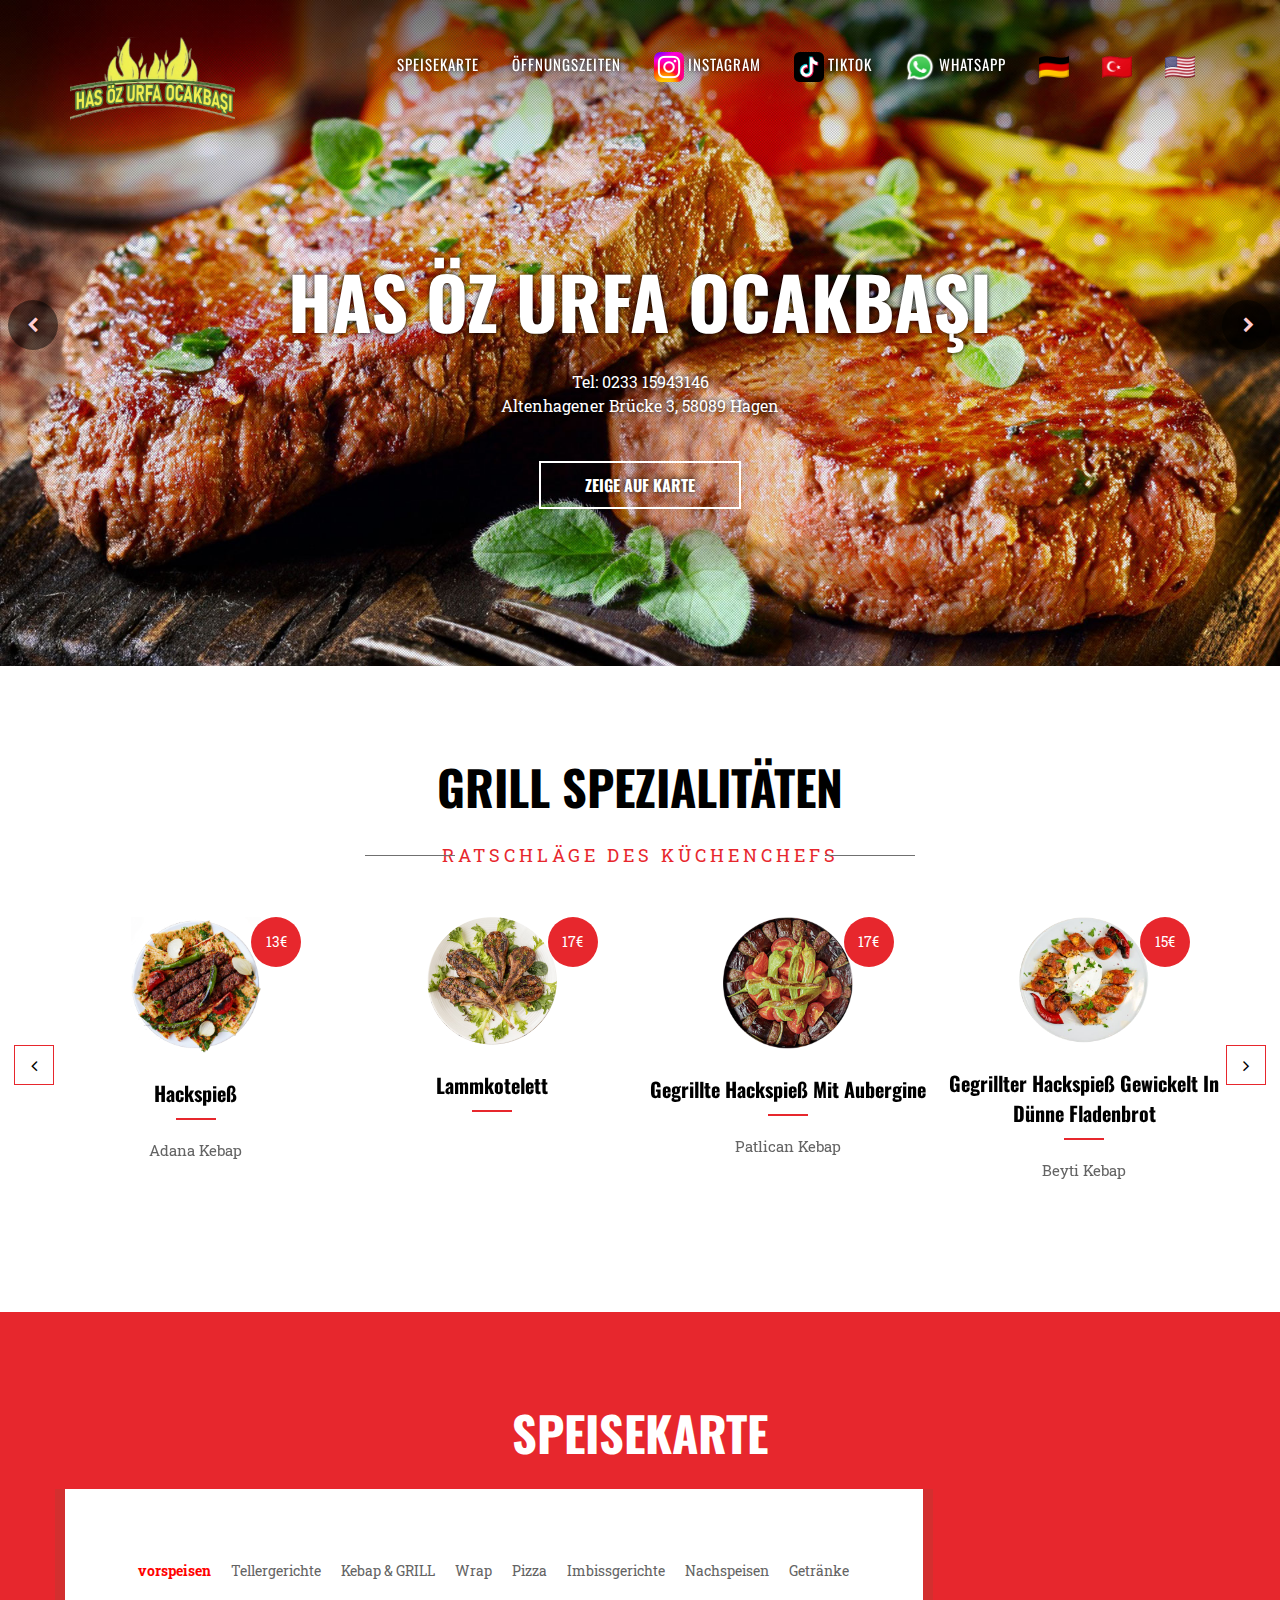
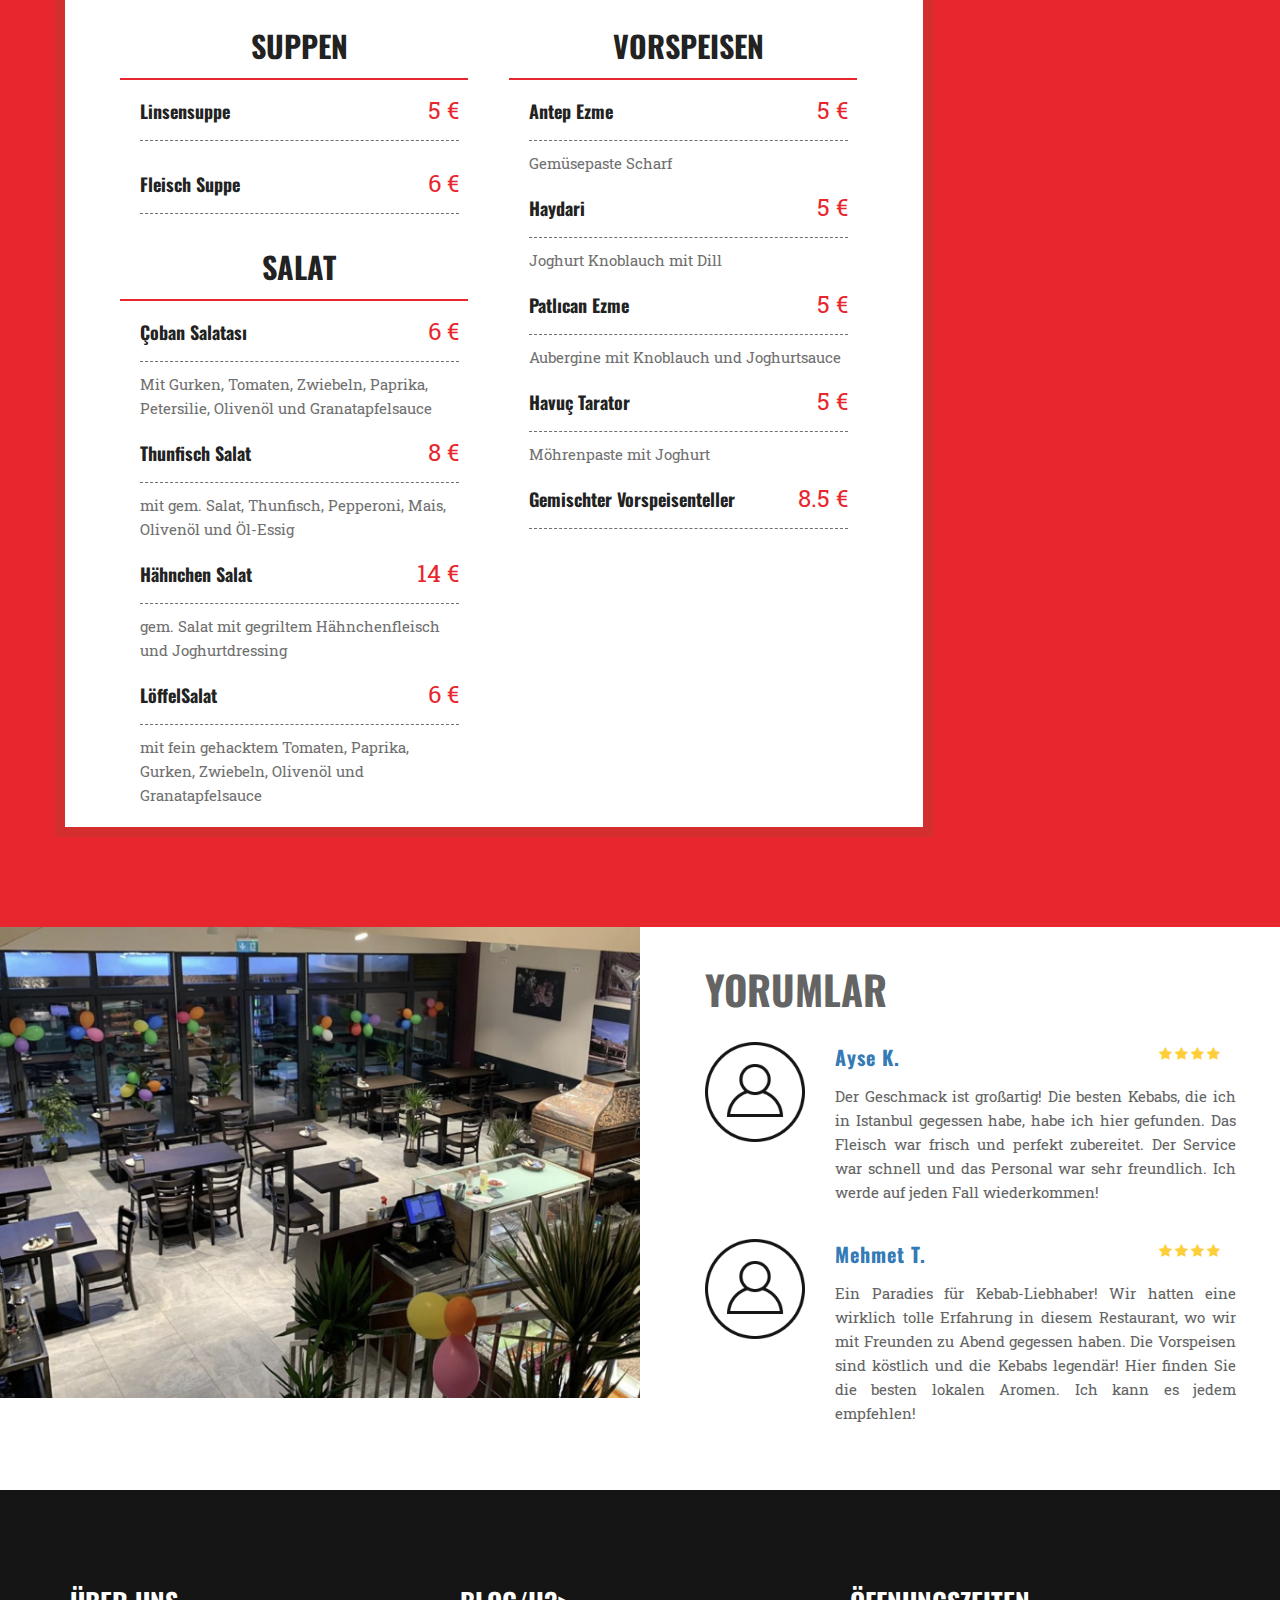
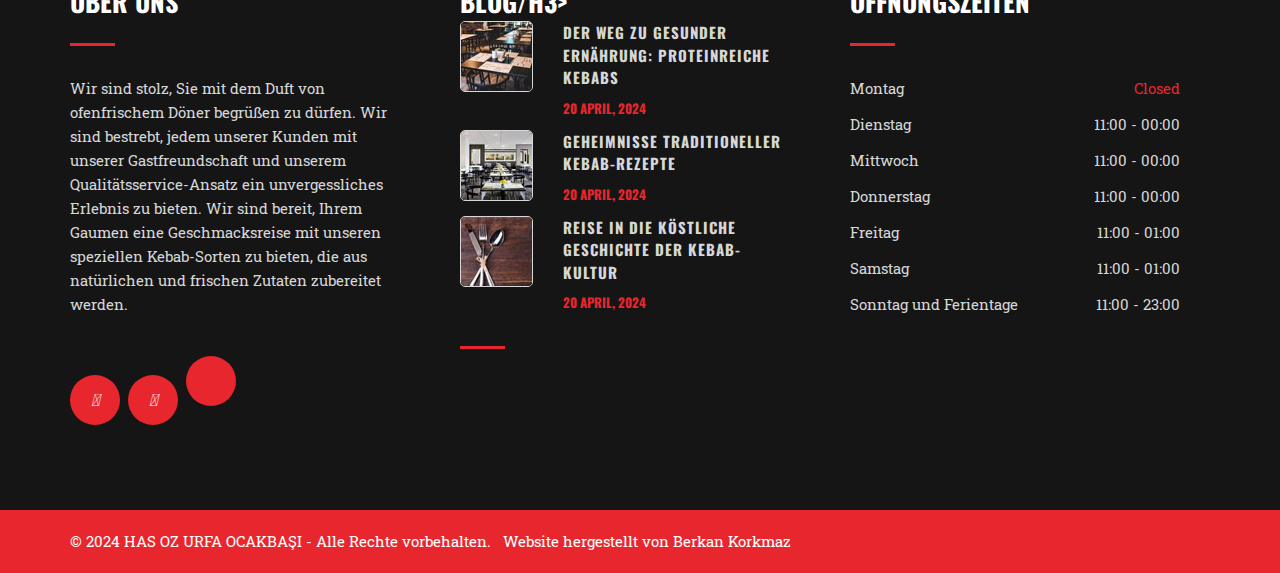
==== index.html @ fd93112e "first commit" ====
<!doctype html>
<html class="no-js" lang="">
    <head>
        <meta charset="utf-8">
        <meta http-equiv="x-ua-compatible" content="ie=edge">
        <title>HAS ÖZ URFA OCAKBASI</title>
        <meta name="description" content="">
        <meta name="viewport" content="width=device-width, initial-scale=1">

        <!-- Favicon -->
        <link rel="shortcut icon" type="image/x-icon" href="img/favicon.ico">

        <!-- Normalize CSS --> 
        <link rel="stylesheet" href="css/normalize.css">

        <!-- Main CSS -->         
        <link rel="stylesheet" href="css/main.css">

        <!-- Bootstrap CSS --> 
        <link rel="stylesheet" href="css/bootstrap.min.css">

        <!-- Animate CSS --> 
        <link rel="stylesheet" href="css/animate.min.css">

        <!-- Font-awesome CSS-->
        <link rel="stylesheet" href="css/font-awesome.min.css">
        
        <!-- Owl Caousel CSS -->
        <link rel="stylesheet" href="vendor/OwlCarousel/owl.carousel.min.css">
        <link rel="stylesheet" href="vendor/OwlCarousel/owl.theme.default.min.css">
        
        <!-- Main Menu CSS -->      
        <link rel="stylesheet" href="css/meanmenu.min.css">

        <!-- nivo slider CSS -->
        <link rel="stylesheet" href="vendor/slider/css/nivo-slider.css" type="text/css" />
        <link rel="stylesheet" href="vendor/slider/css/preview.css" type="text/css" media="screen" />

        <!-- Datetime Picker Style CSS -->
        <link rel="stylesheet" href="css/jquery.datetimepicker.css">

        <!-- Switch Style CSS -->
        <link rel="stylesheet" href="css/switch-style.css">

        <!-- Custom CSS -->
        <link rel="stylesheet" href="style.css">
        <link rel="stylesheet" href="https://cdnjs.cloudflare.com/ajax/libs/font-awesome/5.15.3/css/all.min.css" integrity="sha512-iBBXm8fW90+nuLcSKlbmrPcLa0OT92xO1BIsZ+ywDWZCvqsWgccV3gFoRBv0z+8dLJgyAHIhR35VZc2oM/gI1w==" crossorigin="anonymous" />


        <!-- Modernizr Js -->
        <script src="js/modernizr-2.8.3.min.js"></script>

    </head>
    <body>
        <!--[if lt IE 8]>
            <p class="browserupgrade">You are using an <strong>outdated</strong> browser. Please <a href="http://browsehappy.com/">upgrade your browser</a> to improve your experience.</p>
        <![endif]-->

        <!-- Add your site or application content here -->
        <div class="wrapper">
            <!-- Header Area Start Here -->
            <header>                
                <div class="header1-area">
                    <div class="header-bottom-area" id="sticker">
                        <div class="container">
                            <div class="row">                         
                                <div class="col-lg-2 col-md-2 col-sm-2 col-xs-12">
                                    <div class="logo-area">
                                        <a href="/"><img class="img-responsive" src="img/logo.png" alt="logo"></a>
                                    </div>
                                </div>  
                                <div class="col-lg-10 col-md-10 col-sm-10 col-xs-12">
                                    <div class="main-menu-area">
                                        <nav>
                                            <ul>
                                                <li><a href="#menu">SPEISEKARTE</a></li>
                                                <li><a href="#acilis"> ÖFFNUNGSZEITEN</a></li>
                                                <li>
                                                    <a aria-label="Instagram" href="https://www.instagram.com/" target="_blank">
                                                        <img alt="Instagram" src="img/instagram.png" /> INSTAGRAM
                                                    </a>
                                                </li>
                                                <li>
                                                    <a aria-label="TikTok" href="https://www.tiktok.com/discover/has-%C3%B6z-urfa-ocakba%C5%9F%C4%B1-Hagen" target="_blank">
                                                        <img alt="TikTok" src="img/tiktok.png" /> TIKTOK
                                                    </a>
                                                </li>
                                                <li>
                                                    <a aria-label="WhatsApp" href="https://api.whatsapp.com/send?phone=004915566986472" target="_blank">
                                                        <img alt="WhatsApp" src="img/whatsapp.png" /> WHATSAPP
                                                    </a>
                                                </li>
                                                <li>
                                                    <a href="#"><img src="img/flags/de.png"></a>
                                                </li>
                                                <li>
                                                    <a href="tr/index.html"><img src="img/flags/tr.png"></a>
                                                </li>
                                                <li>
                                                    <a href="en/index.html"><img src="img/flags/us.png"></a>
                                                </li>
                                            </ul>
                                        </nav>
                                    </div>
                                </div>   
                            </div>                          
                        </div> 
                    </div>
                </div>
                <!-- Mobile Menu Area Start -->
                <div class="mobile-menu-area">
                    <div class="container">
                        <div class="row">
                            <div class="col-md-12">
                                <div class="mobile-menu">
                                    <nav id="dropdown">
                                        <ul>
                                            <li><a href="#menu">SPEISEKARTE</a></li> 
                                            <li><a href="#acilis">ÖFFNUNGSZEITEN</a></li>
                                            <li>
                                                <a aria-label="TikTok" href="https://www.tiktok.com/discover/has-%C3%B6z-urfa-ocakba%C5%9F%C4%B1-Hagen" target="_blank">
                                                    <img alt="TikTok" src="img/tiktok.png" /> &nbsp; TIKTOK
                                                </a>
                                            </li>
                                            <li>
                                                <a aria-label="WhatsApp" href="https://api.whatsapp.com/send?phone=004915566986472" target="_blank">
                                                    <img alt="WhatsApp" src="img/whatsapp.png" /> &nbsp; WHATSAPP
                                                </a>
                                            </li>
                                            <li>
                                                <a href="#"><img src="img/flags/de.png"></a>
                                                <a href="tr/index.html"><img src="img/flags/tr.png"></a>
                                                <a href="en/index.html"><img src="img/flags/us.png"></a>
                                            </li>
                                        </ul>
                                    </nav>
                                </div>           
                            </div>
                        </div>
                    </div>
                </div>  
                <!-- Mobile Menu Area End -->
            </header>
            <!-- Header Area End Here -->
            <!-- Slider Area Start Here -->               
            <div class="slider1-area">
                <div class="bend niceties preview-1">
                    <div id="ensign-nivoslider-3" class="slides">   
                        <img src="img/slider/slide1-3.jpg" alt="slider" title="#slider-direction-1"/>
                        <img src="img/slider/slide1-2.jpg" alt="slider" title="#slider-direction-2"/>
                        <img src="img/slider/slide1-1.jpg" alt="slider" title="#slider-direction-3"/>
                    </div>
                    <div id="slider-direction-1" class="t-cn slider-direction">
                        <div class="slider-content s-tb slide-1">
                            <div class="title-container s-tb-c">
                                <h1 class="title1">HAS ÖZ URFA OCAKBAŞI</h1>
                                <p>Tel: 0233 15943146 <br/>Altenhagener Brücke 3, 58089 Hagen</p>
                                <div class="slider-btn-area">
                                    <a href="https://www.google.com/maps/place/Has+%C3%96z+Urfa+Ocakbasi/@51.3644321,7.4603281,17z/data=!3m1!4b1!4m6!3m5!1s0x47b93d2b8d5b5b41:0x6276f4c02cdead0c!8m2!3d51.3644288!4d7.462903!16s%2Fg%2F11vpssw4t5?entry=ttu" class="ghost-btn" target="_blank">ZEIGE AUF KARTE</a>
                                </div>
                            </div>
                        </div>
                    </div>
                    <div id="slider-direction-2" class="t-cn slider-direction">
                        <div class="slider-content s-tb slide-2">
                             <div class="title-container s-tb-c">
                                <h1 class="title1">Grill <span>Spezialitäten</span> vom Holzkohlegrill</h1>
                                <p>Entdecken Sie unsere Speisekarte voller einzigartiger Aromen, die wir für Kebab-Liebhaber vorbereitet haben. Wir kombinieren traditionelle Geschmäcker mit modernen Akzenten.</p>                                <div class="slider-btn-area">
                                    <a href="#menu" class="ghost-btn">Zeige das Speisekarte </a>
                                </div>
                            </div>
                        </div>
                    </div>
                    <div id="slider-direction-3" class="t-cn slider-direction">
                        <div class="slider-content s-tb slide-3">
                             <div class="title-container s-tb-c">
                                <h1 class="title1">Frische und   <span>Hochwertige</span> Zutaten</h1>
                                <p>Genießen Sie den echten Geschmack unserer Kebabs, die aus 100 % natürlichen und frischen Zutaten zubereitet werden.</p>
                                <div class="slider-btn-area">
                                    <a href="#menu" class="ghost-btn">Zeige das Speisekarte </a>
                                </div>
                            </div>
                        </div>
                    </div>
                </div>  
            </div>
            <!-- Slider Area End Here -->

            <!-- Special Dish Area Start Here -->
            <div class="special-dish-area">
                <div class="container">
                    <h2 class="title">Grill Spezialitäten</h2>
                    <span class="subtitle-color">Ratschläge des Küchenchefs</span>
                    <div class="row">
                        <div class="rc-carousel"
                            data-loop="true"
                            data-items="4"
                            data-margin="15"
                            data-autoplay="true"
                            data-autoplay-timeout="10000"
                            data-smart-speed="2000"
                            data-dots="false"
                            data-nav="true"
                            data-nav-speed="false"
                            data-r-x-small="1"
                            data-r-x-small-nav="false"
                            data-r-x-small-dots="true"
                            data-r-x-medium="1"
                            data-r-x-medium-nav="false"
                            data-r-x-medium-dots="true"
                            data-r-small="3"
                            data-r-small-nav="true"
                            data-r-small-dots="false"
                            data-r-medium="4"
                            data-r-medium-nav="true"
                            data-r-medium-dots="false">                        
                            <div class="special-dish-box">
                                <span>13€</span>
                                <a href="#"><img class="img-responsive" src="img/dish/adana.png" alt="dish"></a>
                                <h3 class="title-small title-bar-small-center"><a href="#">Hackspieß</a></h3>
                                <p><p>Adana Kebap</p></p>
                            </div>
                            <div class="special-dish-box">
                                <span>17€</span>
                                <a href="#"><img class="img-responsive" src="img/dish/kuzupirzola.png" alt="dish"></a>
                                <h3 class="title-small title-bar-small-center"><a href="#">Lammkotelett</a></h3>
                                <p><p></p></p>
                            </div>
                            <div class="special-dish-box">
                                <span>17€</span>
                                <a href="#"><img class="img-responsive" src="img/dish/patlican.png" alt="dish"></a>
                                <h3 class="title-small title-bar-small-center"><a href="#">Gegrillte Hackspieß mit Aubergine</a></h3>
                                <p><p>Patlican Kebap</p></p>
                            </div>
                            <div class="special-dish-box">
                                <span>15€</span>
                                <a href="#"><img class="img-responsive" src="img/dish/beyti.png" alt="dish"></a>
                                <h3 class="title-small title-bar-small-center"><a href="#">Gegrillter Hackspieß Gewickelt in Dünne Fladenbrot</a></h3>
                                <p><p>Beyti Kebap</p></p>
                            </div>
                        </div>
                    </div>
                </div>
            </div>
            <!-- Special Dish Area End Here -->
            <!-- Tasty Menu Area Start Here -->

                <div class="tasty-menu-area">
                    <div class="container">   
                        <div class="row">
                            <a name="menu"></a>
                        <h2 class="title">SPEISEKARTE</h2>
                            <div class="tasty-menu-inner col-md-9 col-sm-12">
                                <ul id="menucategories">
                                    <li target="vorspeisen">vorspeisen</li>
                                    <li target="tellergerichte">Tellergerichte</li>
                                    <li target="kebap">Kebap & GRILL</li>
                                    <li target="durum">Wrap</li>
                                    <li target="pizza">Pizza</li>
                                    <li target="imbiss">Imbissgerichte</li>
                                    <li target="tatli">Nachspeisen</li>
                                    <li target="icecek">Getränke</li>
                                </ul>
                                <!-- <img src="img/menu_kategori.png"/> -->

                                <!-- VORSPEISEN -->
                                <div class="col-lg-6 col-md-6 col-sm-6 col-xs-12 menusection vorspeisen">
                                    <h3 class="inner-sub-title-center title-bar-full-width">SUPPEN</h3>
                                    <ul>
                                        <li>
                                            <div class="media">
                                                <div class="media-body">
                                                    <h4><a href="#">Linsensuppe</a></h4>
                                                    <p></p>  
                                                    <span>5 €</span>
                                                </div>
                                            </div>
                                        </li>
                                        <li>
                                            <div class="media">
                                                <div class="media-body">
                                                    <h4><a href="#">Fleisch Suppe</a></h4>
                                                    <p> </p>  
                                                    <span>6 €</span>
                                                </div>
                                            </div>
                                        </li>
                                    </ul>
                                    <h3 class="inner-sub-title-center title-bar-full-width">SALAT</h3>
                                    <ul>
                                        <li>
                                            <div class="media">
                                                <div class="media-body">
                                                    <h4><a href="#">Çoban Salatası</a></h4>
                                                    <p> Mit Gurken, Tomaten, Zwiebeln, Paprika, Petersilie, Olivenöl und Granatapfelsauce </p>  
                                                    <span>6 €</span>
                                                </div>
                                            </div>
                                        </li>
                                        <li>
                                            <div class="media">
                                                <div class="media-body">
                                                    <h4><a href="#">Thunfisch Salat</a></h4>
                                                    <p> mit gem. Salat, Thunfisch, Pepperoni, Mais, Olivenöl und Öl-Essig</p>  
                                                    <span>8 €</span>
                                                </div>
                                            </div>
                                        </li>
                                        <li>
                                            <div class="media">
                                                <div class="media-body">
                                                    <h4><a href="#">Hähnchen Salat</a></h4>
                                                    <p> gem. Salat mit gegriltem Hähnchenfleisch und Joghurtdressing </p>  
                                                    <span>14 €</span>
                                                </div>
                                            </div>
                                        </li>
                                        <li>
                                            <div class="media">
                                                <div class="media-body">
                                                    <h4><a href="#">LöffelSalat</a></h4>
                                                    <p>mit fein gehacktem Tomaten, Paprika, Gurken, Zwiebeln, Olivenöl und Granatapfelsauce</p>  
                                                    <span>6 €</span>
                                                </div>
                                            </div>
                                        </li>
                                    </ul>
                                </div>
                                <div class="col-lg-6 col-md-6 col-sm-6 col-xs-12 menusection vorspeisen">
                                    <h3 class="inner-sub-title-center title-bar-full-width">VORSPEISEN</h3>
                                    <ul>
                                        <li>
                                            <div class="media">
                                                <div class="media-body">
                                                    <h4><a href="#">Antep Ezme</a></h4>
                                                    <p>Gemüsepaste Scharf </p>  
                                                    <span>5 €</span>
                                                </div>
                                            </div>
                                        </li>
                                        <li>
                                            <div class="media">
                                                <div class="media-body">
                                                    <h4><a href="#">Haydari</a></h4>
                                                    <p>Joghurt Knoblauch mit Dill </p>  
                                                    <span>5 €</span>
                                                </div>
                                            </div>
                                        </li>
                                        <li>
                                            <div class="media">
                                                <div class="media-body">
                                                    <h4><a href="#">Patlıcan Ezme</a></h4>
                                                    <p>Aubergine mit Knoblauch und Joghurtsauce </p>  
                                                    <span>5 €</span>
                                                </div>
                                            </div>
                                        </li>
                                        <li>
                                            <div class="media">
                                                <div class="media-body">
                                                    <h4><a href="#">Havuç Tarator</a></h4>
                                                    <p>Möhrenpaste mit Joghurt </p>  
                                                    <span>5 €</span>
                                                </div>
                                            </div>
                                        </li>
                                        <li>
                                            <div class="media">
                                                <div class="media-body">
                                                    <h4><a href="#">Gemischter Vorspeisenteller</a></h4>
                                                    <p></p>  
                                                    <span>8.5 €</span>
                                                </div>
                                            </div>
                                        </li>
                                    </ul>
                                </div>

                                <!-- TELLERGERICHTE -->
                                <div class="col-lg-12 col-md-12 col-sm-12 col-xs-12 menusection tellergerichte">
                                    <h3 class="inner-sub-title-center title-bar-full-width">TELLERGERICHTE</h3>
                                    <div class="col-md-6 col-xs-12">
                                    <ul>
                                        <li>
                                            <div class="media">
                                                <div class="media-body">
                                                    <h4><a href="#">Dönerteller</a></h4>
                                                    <p>Kalb mit Pommes oder Reis, Salat und Soße </p>  
                                                    <span>10 €</span>
                                                </div>
                                            </div>
                                        </li>
                                        <li>
                                            <div class="media">
                                                <div class="media-body">
                                                    <h4><a href="#">Dönerteller Klein</a></h4>
                                                    <p>mit Pommes oder Reis, Salat und Soße </p>  
                                                    <span>8.5 €</span>
                                                </div>
                                            </div>
                                        </li>
                                        <li>
                                            <div class="media">
                                                <div class="media-body">
                                                    <h4><a href="#">Dönerteller Hähnchen</a></h4>
                                                    <p>mit Pommes oder Reis, Salat und Soße </p>  
                                                    <span>10 €</span>
                                                </div>
                                            </div>
                                        </li>
                                        <li>
                                            <div class="media">
                                                <div class="media-body">
                                                    <h4><a href="#">Dönerteller MIX</a></h4>
                                                    <p>mit gemischtem Döner-fleisch, Pommes oder Reis, Salat und Soße</p>  
                                                    <span>10 €</span>
                                                </div>
                                            </div>
                                        </li>
                                        </ul>
                                        </div>
                                        <div class="col-md-6 col-xs-12">
                                            <ul>
                                        <li>
                                            <div class="media">
                                                <div class="media-body">
                                                    <h4><a href="#">Falafel teller</a></h4>
                                                    <p>mit Pommes oder Reis, Salat und Soße </p>  
                                                    <span>9 €</span>
                                                </div>
                                            </div>
                                        </li>
                                        <li>
                                            <div class="media">
                                                <div class="media-body">
                                                    <h4><a href="#">Sucukteller</a></h4>
                                                    <p>mit Pommes oder Reis, Salat und Soße </p>  
                                                    <span>9 €</span>
                                                </div>
                                            </div>
                                        </li>
                                        <li>
                                            <div class="media">
                                                <div class="media-body">
                                                    <h4><a href="#">Hollandischer Dönerteller</a></h4>
                                                    <p> (überbacken) mit Schlagsahne und Saucehollandaise da zu Salat, Pommes oder Reis </p>  
                                                    <span>12 €</span>
                                                </div>
                                            </div>
                                        </li>
                                        <li>
                                            <div class="media">
                                                <div class="media-body">
                                                    <h4><a href="#">Dönerschale</a></h4>
                                                    <p>Klein </p>  
                                                    <span>6 €</span>
                                                </div>
                                            </div>
                                        </li>
                                        <li>
                                            <div class="media">
                                                <div class="media-body">
                                                    <h4><a href="#">Dönerschale</a></h4>
                                                    <p>Groß </p>  
                                                    <span>8 €</span>
                                                </div>
                                            </div>
                                        </li>
                                    </ul>
                                    </div>
                                </div>

                                <!-- KEBAP & IZGARA -->
                                <div class="col-lg-12 col-md-12 col-sm-12 col-xs-12 menusection kebap">
                                    <h3 class="inner-sub-title-center title-bar-full-width"> GRILL SPEZIALITÄTEN</h3>
                                    <div class="col-md-6 col-xs-12">
                                        <ul>
                                            <li>
                                                <div class="media">
                                                    <div class="media-body">
                                                        <h4><a href="#">Hackspieß</a></h4>
                                                        <p> Adana Kebap</p>  
                                                        <span>13 €</span>
                                                    </div>
                                                </div>
                                            </li>
                                        </ul>
                                    </div>
                                    <div class="col-md-6 col-xs-12">
                                        <ul>
                                            <li>
                                                <div class="media">
                                                    <div class="media-body">
                                                        <h4><a href="#">Gegrilte Hackbällchen</a></h4>
                                                        <p>  </p>  
                                                        <span>13 €</span>
                                                    </div>
                                                </div>
                                            </li>
                                        </ul>
                                    </div>
                                    <div class="col-md-6 col-xs-12">
                                        <ul>
                                            <li>
                                                <div class="media">
                                                    <div class="media-body">
                                                        <h4><a href="#">Hähnchen Spieß </a></h4>
                                                        <p></p>  
                                                        <span>13 €</span>
                                                    </div>
                                                </div>
                                            </li>
                                        </ul>
                                    </div>
                                    <div class="col-md-6 col-xs-12">
                                        <ul>
                                            <li>
                                                <div class="media">
                                                    <div class="media-body">
                                                        <h4><a href="#">Hähnchenflügel</a></h4>
                                                        <p> </p>  
                                                        <span>12 €</span>
                                                    </div>
                                                </div>
                                            </li>
                                        </ul>
                                    </div>
                                    <div class="col-md-6 col-xs-12">
                                        <ul>
                                            <li>
                                                <div class="media">
                                                    <div class="media-body">
                                                        <h4><a href="#">Gegrilte Hähnchenkäule </a></h4>
                                                        <p> </p>  
                                                        <span>14 €</span>
                                                    </div>
                                                </div>
                                            </li>
                                        </ul>
                                    </div>
                                    <div class="col-md-6 col-xs-12">
                                        <ul>
                                            <li>
                                                <div class="media">
                                                    <div class="media-body">
                                                        <h4><a href="#">Lampspieß</a></h4>
                                                        <p> </p>  
                                                        <span>15 €</span>
                                                    </div>
                                                </div>
                                            </li>
                                        </ul>
                                    </div>
                                    <div class="col-md-6 col-xs-12">
                                        <ul>
                                            <li>
                                                <div class="media">
                                                    <div class="media-body">
                                                        <h4><a href="#">Lammkotelett</a></h4>
                                                        <p>  </p>  
                                                        <span>17 €</span>
                                                    </div>
                                                </div>
                                            </li>
                                        </ul>
                                    </div>
                                    <div class="col-md-6 col-xs-12">
                                        <ul>
                                            <li>
                                                <div class="media">
                                                    <div class="media-body">
                                                        <h4><a href="#">Lammripchen</a></h4>
                                                        <p> </p>  
                                                        <span>17 €</span>
                                                    </div>
                                                </div>
                                            </li>
                                        </ul>
                                    </div>
                                    <div class="col-md-6 col-xs-12">
                                        <ul>
                                            <li>
                                                <div class="media">
                                                    <div class="media-body">
                                                        <h4><a href="#">Patlican Kebap</a></h4>
                                                        <p> gegrilte Hackspieß mit Aubergine</p>  
                                                        <span>17 €</span>
                                                    </div>
                                                </div>
                                            </li>
                                        </ul>
                                    </div>
                                    <div class="col-md-6 col-xs-12">
                                        <ul>
                                            <li>
                                                <div class="media">
                                                    <div class="media-body">
                                                        <h4><a href="#"> Adana Kebap mit Joghurt</a></h4>
                                                        <p> Scharfe Hackspieß mit Joghurt </p>  
                                                        <span>15 €</span>
                                                    </div>
                                                </div>
                                            </li>
                                        </ul>
                                    </div>
                                    <div class="col-md-6 col-xs-12">
                                        <ul>
                                            <li>
                                                <div class="media">
                                                    <div class="media-body">
                                                        <h4><a href="#">Sarma Beyti</a></h4>
                                                        <p> Gegrilterhackspies gewickelt in dünne fladenbrot mit Knoblauchjohgurt</p>  
                                                        <span>15 €</span>
                                                    </div>
                                                </div>
                                            </li>
                                        </ul>
                                    </div>
                                    <div class="col-md-6 col-xs-12">
                                        <ul>
                                            <li>
                                                <div class="media">
                                                    <div class="media-body">
                                                        <h4><a href="#">Ali Nazik</a></h4>
                                                        <p> Gegriltes Lammfleisch mit Aubergienen Paste dazu Tomaten - Buttersauce und Knoblauchjohgurt </p>  
                                                        <span>17 €</span>
                                                    </div>
                                                </div>
                                            </li>
                                        </ul>
                                    </div>
                                    <div class="col-md-6 col-xs-12">
                                        <ul>
                                            <li>
                                                <div class="media">
                                                    <div class="media-body">
                                                        <h4><a href="#">Grillteller</a></h4>
                                                        <p> Grillteller mit Lammspieß, Hähnchenspieß, Lammkotelett, Hackfleishspieß, Dönnerfleisch, Türkischepizza</p>  
                                                        <span>19 €</span>
                                                    </div>
                                                </div>
                                            </li>
                                        </ul>
                                    </div>
                                    <div class="col-md-6 col-xs-12">
                                        <ul>
                                            <li>
                                                <div class="media">
                                                    <div class="media-body">
                                                        <h4><a href="#"> Grillteller</a></h4>
                                                        <p> Grillteller für 2 Personen</p>  
                                                        <span>37 €</span>
                                                    </div>
                                                </div>
                                            </li>
                                        </ul>
                                    </div>
                                    <div class="col-md-6 col-xs-12">
                                        <ul>
                                            <li>
                                                <div class="media">
                                                    <div class="media-body">
                                                        <h4><a href="#">Grillteller</a></h4>
                                                        <p> Grillteller für 4 Personen </p>  
                                                        <span>73 €</span>
                                                    </div>
                                                </div>
                                            </li>
                                        </ul>
                                    </div>
                                    <div class="col-md-6 col-xs-12">
                                        <ul>
                                            <li>
                                                <div class="media">
                                                    <div class="media-body">
                                                        <h4><a href="#">Grillteller </a></h4>
                                                        <p> Grillteller für 6 Personen </p>  
                                                        <span>108 €</span>
                                                    </div>
                                                </div>
                                            </li>
                                        </ul>
                                    </div>
                                    <div class="col-md-6 col-xs-12">
                                        <ul>
                                            <li>
                                                <div class="media">
                                                    <div class="media-body">
                                                        <h4><a href="#">Grillteller </a></h4>
                                                        <p> Grillteller für 10 Personen</p>  
                                                        <span>180 €</span>
                                                    </div>
                                                </div>
                                            </li>
                                        </ul>
                                    </div>
                                </div>

                                <!-- DÜRÜM -->
                                <div class="col-lg-12 col-md-12 col-sm-12 col-xs-12 menusection durum">
                                    <h3 class="inner-sub-title-center title-bar-full-width">WRAP</h3>
                                    <div class="col-md-6 col-xs-12">
                                        <ul>
                                            <li>
                                                <div class="media">
                                                    <div class="media-body">
                                                        <h4><a href="#">Adana Hackfleisch</a></h4>
                                                        <p> Rolle mit Gegrilte Hackfleischspieß</p>  
                                                        <span>7 €</span>
                                                    </div>
                                                </div>
                                            </li>
                                        </ul>
                                    </div>
                                    <div class="col-md-6 col-xs-12">
                                        <ul>
                                            <li>
                                                <div class="media">
                                                    <div class="media-body">
                                                        <h4><a href="#">Kuzu Sis</a></h4>
                                                        <p> Lammfleisch Rolle</p>  
                                                        <span>7 €</span>
                                                    </div>
                                                </div>
                                            </li>
                                        </ul>
                                    </div>
                                    <div class="col-md-6 col-xs-12">
                                        <ul>
                                            <li>
                                                <div class="media">
                                                    <div class="media-body">
                                                        <h4><a href="#">Hähnchenfleish Rolle</a></h4>
                                                        <p>  </p>  
                                                        <span>7 €</span>
                                                    </div>
                                                </div>
                                            </li>
                                        </ul>
                                    </div>
                                    <div class="col-md-6 col-xs-12">
                                        <ul>
                                            <li>
                                                <div class="media">
                                                    <div class="media-body">
                                                        <h4><a href="#">Cigköfte Wrap</a></h4>
                                                        <p> Vegane frikadellen Wrap </p>  
                                                        <span>7 €</span>
                                                    </div>
                                                </div>
                                            </li>
                                        </ul>
                                    </div>
                                    <div class="col-md-6 col-xs-12">
                                        <ul>
                                            <li>
                                                <div class="media">
                                                    <div class="media-body">
                                                        <h4><a href="#">Cigköfte Teller</a></h4>
                                                        <p> Türkische Vegane Frikadellen</p>  
                                                        <span>7 €</span>
                                                    </div>
                                                </div>
                                            </li>
                                        </ul>
                                    </div>
                                    <div class="col-md-6 col-xs-12">    
                                        <ul>
                                            <li>
                                                <div class="media">
                                                    <div class="media-body">
                                                        <h4><a href="#">Cigköfte 1 Kilogramm</a></h4>
                                                        <p> Türkische Vegane Frikadellen </p>  
                                                        <span>25 €</span>
                                                    </div>
                                                </div>
                                            </li>
                                        </ul>
                                    </div>
                                </div>
                               

                                <!-- PIZZA -->
                                <div class="col-lg-12 col-md-12 col-sm-12 col-xs-12 menusection pizza">
                                    <h3 class="inner-sub-title-center title-bar-full-width">PIZZA</h3>
                                    <div class="col-md-12 col-xs-12">
                                        <ul>
                                            <li>
                                                <div class="media">
                                                    <div class="media-body">
                                                        <em>Klein<br/>24cm</em>
                                                        <em>Groß<br/>30cm</em><br/>
                                                    </div>
                                                </div>
                                            </li>
                                            <li>
                                                <div class="media">
                                                    <div class="media-body">
                                                        <h4><a href="#">Pizza Margherita</a></h4>
                                                        <p> </p>  
                                                        <span>5.50 €</span>
                                                        <span>7 €</span>
                                                    </div>
                                                </div>
                                            </li>
                                            <li>
                                                <div class="media">
                                                    <div class="media-body">
                                                        <h4><a href="#">Pizza Salami</a></h4>
                                                        <p> </p>  
                                                        <span> 6 €</span>
                                                        <span>8 €</span>
                                                    </div>
                                                </div>
                                            </li>
                                            <li>
                                                <div class="media">
                                                    <div class="media-body">
                                                        <h4><a href="#">Pizza Schinken</a></h4>
                                                        <p> </p>  
                                                        <span>6 €</span>
                                                        <span> 8 €</span>
                                                    </div>
                                                </div>
                                            </li>
                                            <li>
                                                <div class="media">
                                                    <div class="media-body">
                                                        <h4><a href="#">Pizza Hawai</a></h4>
                                                        <p> Mit Schinken und Ananas </p>  
                                                        <span>7 €</span>
                                                        <span>8 €</span>
                                                    </div>
                                                </div>
                                            </li>
                                            <li>
                                                <div class="media">
                                                    <div class="media-body">
                                                        <h4><a href="#">Pizza Funghi</a></h4>
                                                        <p> mit Champignons</p>  
                                                        <span>7 €</span>
                                                        <span>8 €</span>
                                                    </div>
                                                </div>
                                            </li>
                                            <li>
                                                <div class="media">
                                                    <div class="media-body">
                                                        <h4><a href="#">Pizza Tonno</a></h4>
                                                        <p> mit Thunfisch und Zwiebeln</p>  
                                                        <span>7 €</span>
                                                        <span>9 €</span>
                                                    </div>
                                                </div>
                                            </li>
                                            <li>
                                                <div class="media">
                                                    <div class="media-body">
                                                        <h4><a href="#">Pizza Oz Urfa</a></h4>
                                                        <p> mit Donnerfleisch, Zwiebeln, Tomatensauce </p>  
                                                        <span>8 €</span>
                                                        <span>10 €</span>
                                                    </div>
                                                </div>
                                            </li>
                                            <li>
                                                <div class="media">
                                                    <div class="media-body">
                                                        <h4><a href="#">Pizza Sucuk</a></h4>
                                                        <p> </p> 
                                                        <span>8 €</span> 
                                                        <span>10 €</span>
                                                    </div>
                                                </div>
                                            </li>
                                            <li>
                                                <div class="media">
                                                    <div class="media-body">
                                                        <h4><a href="#">Pizza Hollandaise</a></h4>
                                                        <p> mit Donnerfleisch, Zwiebeln und Sauce Hollandaise </p>  
                                                        <span>9 €</span>
                                                        <span>10 €</span>
                                                    </div>
                                                </div>
                                            </li>
                                            <li>
                                                <div class="media">
                                                    <div class="media-body">
                                                        <h4><a href="#">Pizza Vegetaria</a></h4>
                                                        <p> mit Brokkoli, Paprika, Champignons, Mais, Zwiebeln </p>  
                                                        <span>9 €</span>
                                                        <span> 11 €</span>
                                                    </div>
                                                </div>
                                            </li>
                                            <li>
                                                <div class="media">
                                                    <div class="media-body">
                                                        <h4><a href="#">Gefüllte Pizzabrötchen</a></h4>
                                                        <p> mit Dönnerfleisch und Käse</p>  
                                                        <span>7.50 €</span>
                                                        <span>10 €</span>
                                                    </div>
                                                </div>
                                            </li>
                                            <li>
                                                <div class="media">
                                                    <div class="media-body">
                                                        <h4><a href="#">Gefüllte Pizzabrötchen</a></h4>
                                                        <p>mit Käse gefüllt</p>  
                                                        <span>6 €</span>
                                                        <span>8 €</span>
                                                    </div>
                                                </div>
                                            </li>
                                        </ul>
                                    </div>
                                </div>

                                <!-- IMBISS -->
                                <div class="col-lg-12 col-md-12 col-sm-12 col-xs-12 menusection imbiss">
                                    <h3 class="inner-sub-title-center title-bar-full-width">IMBISS</h3>
                                    <div class="col-md-6 col-xs-12">
                                        <ul>
                                            <li>
                                                <div class="media">
                                                    <div class="media-body">
                                                        <h4><a href="#"> Pommes </a></h4>
                                                        <p> Klein </p>  
                                                        <span>2.50 €</span>
                                                    </div>
                                                </div>
                                            </li>
                                            <li>
                                                <div class="media">
                                                    <div class="media-body">
                                                        <h4><a href="#">Pommes</a></h4>
                                                        <p> Groß </p>  
                                                        <span>3.50 €</span>
                                                    </div>
                                                </div>
                                            </li>
                                                                                        <li>
                                                <div class="media">
                                                    <div class="media-body">
                                                        <h4><a href="#"> Portion Reis</a></h4>
                                                        <p>  </p>  
                                                        <span>4 €</span>
                                                    </div>
                                                </div>
                                            </li>
                                        </ul>
                                    </div>
                                    <div class="col-md-6 col-xs-12">
                                        <ul>
                                            <li>
                                                <div class="media">
                                                    <div class="media-body">
                                                        <h4><a href="#">Chicken Nuggets</a></h4>
                                                        <p> 6 Stück Mit Pommes </p>  
                                                        <span>6 €</span>
                                                    </div>
                                                </div>
                                            </li>
                                            <li>
                                                <div class="media">
                                                    <div class="media-body">
                                                        <h4><a href="#">Chicken Nuggets</a></h4>
                                                        <p> 9 stück mit Pommes </p>  
                                                        <span>7 €</span>
                                                    </div>
                                                </div>
                                            </li>
                                            <li>
                                                <div class="media">
                                                    <div class="media-body">
                                                        <h4><a href="#">Portion Bulgur </a></h4>
                                                        <p> </p>  
                                                        <span>4 €</span>
                                                    </div>
                                                </div>
                                            </li>
                                        </ul>
                                    </div>
                                </div>

                                <!-- TATLI -->
                                <div class="col-lg-12 col-md-12 col-sm-12 col-xs-12 menusection tatli">
                                    <h3 class="inner-sub-title-center title-bar-full-width"> NACHSPEISEN</h3>
                                    <div class="col-md-12 col-xs-12">
                                        <ul>
                                            <li>
                                                <div class="media">
                                                    <div class="media-body">
                                                        <h4><a href="#">Baklava mit Pistazien </a></h4>
                                                        <p> 4 Stück </p>  
                                                        <span>4 €</span>
                                                    </div>
                                                </div>
                                            </li>
                                            <li>
                                                <div class="media">
                                                    <div class="media-body">
                                                        <h4><a href="#">Künefe</a></h4>
                                                        <p> Engelshaar süßspeise mit Spezialkäsefüllung</p>  
                                                        <span>6.50 €</span>
                                                    </div>
                                                </div>
                                            </li>
                                            <li>
                                                <div class="media">
                                                    <div class="media-body">
                                                        <h4><a href="#">Künefe mit Eis</a></h4>
                                                        <p>Engelshaar süßspeise mit Spezialkäsefüllung mit Eis </p>  
                                                        <span>7.50 €</span>
                                                    </div>
                                                </div>
                                            </li>
                                        </ul>
                                    </div>
                                </div>

                                <!-- ICECEK -->
                                <div class="col-lg-12 col-md-12 col-sm-12 col-xs-12 menusection icecek">
                                    <h3 class="inner-sub-title-center title-bar-full-width">GETRÄNKE</h3>
                                    <div class="col-md-6 col-xs-12">
                                        <ul>
                                            <li>
                                                <div class="media">
                                                    <div class="media-body">
                                                        <h4><a href="#">Cola, Cola Zero, Cola Light,<br/> Fanta, Sprite, Mezzomix, Uludag, Salgam </a></h4>
                                                        <p> 0.33l </p>  
                                                        <span>2.50 €</span>
                                                    </div>
                                                </div>
                                            </li>
                                            <li>
                                                <div class="media">
                                                    <div class="media-body">
                                                        <h4><a href="#">Durstlöscher</a></h4>
                                                        <p> 0.50l</p>  
                                                        <span>1.50 €</span>
                                                    </div>
                                                </div>
                                            </li>
                                            <li>
                                                <div class="media">
                                                    <div class="media-body">
                                                        <h4><a href="#">Ayran</a></h4>
                                                        <p> 0.25l</p>  
                                                        <span>1.50 €</span>
                                                    </div>
                                                </div>
                                            </li>
                                            <li>
                                                <div class="media">
                                                    <div class="media-body">
                                                        <h4><a href="#"> Frische Ayran Hausgemacht</a></h4>
                                                        <p>  0.30l </p>  
                                                        <span>2 €</span>
                                                    </div>
                                                </div>
                                            </li>
                                            <li>
                                                <div class="media">
                                                    <div class="media-body">
                                                        <h4><a href="#">Minneralwasser</a></h4>
                                                        <p>0.2l </p>  
                                                        <span>2 €</span>
                                                    </div>
                                                </div>
                                            </li>
                                            <li>
                                                <div class="media">
                                                    <div class="media-body">
                                                        <h4><a href="#">Quellwasser</a></h4>
                                                        <p> 0.50l </p>  
                                                        <span>1.50 €</span>
                                                    </div>
                                                </div>
                                            </li>
                                        </ul>
                                    </div>
                                    <div class="col-md-6 col-xs-12">
                                        <ul>
                                            <li>
                                                <div class="media">
                                                    <div class="media-body">
                                                        <h4><a href="#">Cola, Cola Zero, Cola Light,<br/> Fanta, Sprite, Mezzomix</a></h4>
                                                        <p>nur zum mitnehmen 1l </p>  
                                                        <span>4 €</span>
                                                    </div>
                                                </div>
                                            </li>
                                            <li>
                                                <div class="media">
                                                    <div class="media-body">
                                                        <h4><a href="#">Kaffee Crema</a></h4>
                                                        <p> </p>  
                                                        <span>2.50 €</span>
                                                    </div>
                                                </div>
                                            </li>
                                            <li>
                                                <div class="media">
                                                    <div class="media-body">
                                                        <h4><a href="#">Espresso</a></h4>
                                                        <p> </p>  
                                                        <span>2.50 €</span>
                                                    </div>
                                                </div>
                                            </li>
                                            <li>
                                                <div class="media">
                                                    <div class="media-body">
                                                        <h4><a href="#">Türkische Mocca</a></h4>
                                                        <p> </p>  
                                                        <span>3 €</span>
                                                    </div>
                                                </div>
                                            </li>
                                            <li>
                                                <div class="media">
                                                    <div class="media-body">
                                                        <h4><a href="#">Cay</a></h4>
                                                        <p> Türkische Tee</p>  
                                                        <span>1 €</span>
                                                    </div>
                                                </div>
                                            </li>
                                        </ul>
                                    </div>

                                </div>
                            </div>

                            <div class="col-md-3 col-sm-12">
                                <br/><br/><br/>
                                <video width="100%" autoplay loop muted playsinline>
                                    <source src="video/1.mp4" type="video/mp4">
                                    Your browser does not support the video tag.
                                    </video>
                            </div>
                        </div>
                    </div>
                </div>
            <!-- Tasty Menu Area End Here -->
            <!-- Client Reviews Area Start Here -->
            <div class="client-reviews-area">
                <div class="container-fluid">
                    <div class="row products-container">
                        <div class="col-lg-6 col-md-6 col-sm-7 col-xs-12">
                            <div class="client-reviews-left">
                                <img class="img-responsive" src="img/dukkan.png" alt="client">    
                            </div>
                        </div>
                        <div class="col-lg-6 col-md-6 col-sm-5 col-xs-12">
                            <div class="client-reviews-right">
                                <h2>Yorumlar</h2>
                                <!-- <p>What Client Say</p> -->
                                <div>
                                    <ul>
                                        <li>
                                            <div class="media">
                                                <a href="#" class="pull-left">
                                                    <img src="img/client/1.png" alt="client" class="img-responsive">
                                                </a>
                                                <div class="media-body">
                                                    <h3><a href="#">Ayse K.</a></h3>
                                                    <p>Der Geschmack ist großartig! Die besten Kebabs, die ich in Istanbul gegessen habe, habe ich hier gefunden. Das Fleisch war frisch und perfekt zubereitet. Der Service war schnell und das Personal war sehr freundlich. Ich werde auf jeden Fall wiederkommen!</p>                                                    <ul class="rating">
                                                        <li><i class="fa fa-star" aria-hidden="true"></i></li>
                                                        <li><i class="fa fa-star" aria-hidden="true"></i></li>
                                                        <li><i class="fa fa-star" aria-hidden="true"></i></li>
                                                        <li><i class="fa fa-star" aria-hidden="true"></i></li>      
                                                        <li><i class="fa fa-star" aria-hidden="true"></i></li>
                                                    </ul>
                                                </div>
                                            </div>
                                        </li>
                                        <li>
                                            <div class="media">
                                                <a href="#" class="pull-left">
                                                    <img src="img/client/2.png" alt="client" class="img-responsive">
                                                </a>
                                                <div class="media-body">
                                                    <h3><a href="#">Mehmet T.</a></h3>
                                                    <p>Ein Paradies für Kebab-Liebhaber! Wir hatten eine wirklich tolle Erfahrung in diesem Restaurant, wo wir mit Freunden zu Abend gegessen haben. Die Vorspeisen sind köstlich und die Kebabs legendär! Hier finden Sie die besten lokalen Aromen. Ich kann es jedem empfehlen!</p>                                                    <ul class="rating">
                                                        <li><i class="fa fa-star" aria-hidden="true"></i></li>
                                                        <li><i class="fa fa-star" aria-hidden="true"></i></li>
                                                        <li><i class="fa fa-star" aria-hidden="true"></i></li>
                                                        <li><i class="fa fa-star" aria-hidden="true"></i></li>      
                                                        <li><i class="fa fa-star" aria-hidden="true"></i></li>
                                                    </ul>
                                                </div>
                                            </div>
                                        </li>
                                    </ul> 
                                </div>
                            </div>
                        </div>
                    </div>
                </div>
            </div>
            <!-- Client Reviews Area End Here -->

            <section>

            </section>

            <!-- Footer Area Start Here -->
            <footer>
                <div class="footer-area-top section-space">
                    <div class="container">
                        <div class="row">
                            <div class="col-lg-4 col-md-4 col-sm-4 col-xs-12">
                                <div class="footer-box">
                                    <h3 class="title-bar-footer">ÜBER UNS</h3>
                                    <div class="footer-about">
                                        <p>Wir sind stolz, Sie mit dem Duft von ofenfrischem Döner begrüßen zu dürfen. Wir sind bestrebt, jedem unserer Kunden mit unserer Gastfreundschaft und unserem Qualitätsservice-Ansatz ein unvergessliches Erlebnis zu bieten. Wir sind bereit, Ihrem Gaumen eine Geschmacksreise mit unseren speziellen Kebab-Sorten zu bieten, die aus natürlichen und frischen Zutaten zubereitet werden.</p>                                    </div>
                                    <ul class="footer-social">
                                        <li><a href="https://api.whatsapp.com/send?phone=004915566986472" target="_blank"><i class="fab fa-whatsapp" aria-hidden="true"></i></a></li>
                                        <li><a href="#" target="_blank"><i class="fab fa-instagram" aria-hidden="true"></i></a></li>
                                        <li><a href="https://www.tiktok.com/discover/has-%C3%B6z-urfa-ocakba%C5%9F%C4%B1-Hagen" target="_blank"><i class="fab fa-tiktok" aria-hidden="true"></i></a></li>
                                    </ul>
                                </div>
                            </div>
                            <div class="col-lg-4 col-md-4 col-sm-4 col-xs-12">
                                <div class="footer-box">
                                    <h3 class="title-bar-footer">BLOG/h3>
                                    <div class="footer-blog-post">
                                        <div class="media">
                                            <a href="#" class="pull-left">
                                                <img src="img/footer-blog1.jpg" alt="footer-blog" class="img-responsive">
                                            </a>
                                            <div class="media-body">
                                                <h4><a href="#">Der Weg zu gesunder Ernährung: Proteinreiche Kebabs</a></h4>
                                                <p>20 April, 2024</p>
                                            </div>
                                        </div>
                                    </div>
                                     <div class="footer-blog-post">
                                        <div class="media">
                                            <a href="#" class="pull-left">
                                                <img src="img/footer-blog2.jpg" alt="footer-blog" class="img-responsive">
                                            </a>
                                            <div class="media-body">
                                                <h4><a href="#">Geheimnisse traditioneller Kebab-Rezepte</a></h4>
                                                <p>20 April, 2024</p>
                                            </div>
                                        </div>
                                    </div>
                                     <div class="footer-blog-post">
                                        <div class="media">
                                            <a href="#" class="pull-left">
                                                <img src="img/footer-blog3.jpg" alt="footer-blog" class="img-responsive">
                                            </a>
                                            <div class="media-body">
                                                <h4><a href="#">Reise in die köstliche Geschichte der Kebab-Kultur</a></h4>
                                                <p>20 April, 2024</p>
                                            </div>
                                        </div>
                                    </div>
                                </div>
                            </div>
                            <div class="col-lg-4 col-md-4 col-sm-4 col-xs-12">
                                <a name="acilis"></a>
                                <div class="footer-box">
                                    <h3 class="title-bar-footer">ÖFFNUNGSZEITEN</h3>
                                    <ul class="opening-schedule">
                                        <li>Montag<span> Closed</span></li>
                                        <li>Dienstag<span> 11:00 - 00:00</span></li>
                                        <li>Mittwoch <span> 11:00 - 00:00</span></li>
                                        <li>Donnerstag<span> 11:00 - 00:00</span></li>
                                        <li>Freitag<span> 11:00 - 01:00</span></li>
                                        <li>Samstag <span> 11:00 - 01:00</span></li>
                                        <li>Sonntag und Ferientage<span> 11:00 - 23:00</span></li>
                                    </ul>
                                </div>
                            </div>
                        </div>
                    </div>
                </div>
                <div class="footer-area-bottom">
                    <div class="container">
                        <p>&copy; 2024 HAS OZ URFA OCAKBAŞI - Alle Rechte vorbehalten. &nbsp; Website hergestellt von <a href="mailto:korkmazberkhan@gmail.com">Berkan Korkmaz</a> </p>
                    </div>
                </div>
            </footer>
            <!-- Footer Area End Here -->
        </div>
        <!-- Preloader Start Here -->
        <div id="preloader"></div>
        <!-- Preloader End Here -->
        <!-- jquery-->  
        <script src="js/jquery-2.2.4.min.js" type="text/javascript"></script>

        <!-- Plugins js -->
        <script src="js/plugins.js" type="text/javascript"></script>
        
        <!-- Bootstrap js -->
        <script src="js/bootstrap.min.js" type="text/javascript"></script>

        <!-- WOW JS -->     
        <script src="js/wow.min.js"></script>

        <!-- Nivo slider js -->     
        <script src="vendor/slider/js/jquery.nivo.slider.js" type="text/javascript"></script>
        <script src="vendor/slider/home.js" type="text/javascript"></script>

        <!-- Owl Cauosel JS -->
        <script src="vendor/OwlCarousel/owl.carousel.min.js" type="text/javascript"></script>
        
        <!-- Meanmenu Js -->
        <script src="js/jquery.meanmenu.min.js" type="text/javascript"></script>

        <!-- Srollup js -->
        <script src="js/jquery.scrollUp.min.js" type="text/javascript"></script>

        <!-- Custom Js -->
        <script src="js/main.js" type="text/javascript"></script>

    </body>
</html>
---- css/main.css ----
/*! HTML5 Boilerplate v5.3.0 | MIT License | https://html5boilerplate.com/ */

/*
 * What follows is the result of much research on cross-browser styling.
 * Credit left inline and big thanks to Nicolas Gallagher, Jonathan Neal,
 * Kroc Camen, and the H5BP dev community and team.
 */

/* ==========================================================================
   Base styles: opinionated defaults
   ========================================================================== */

html {
    color: #222;
    font-size: 1em;
    line-height: 1.4;
}

/*
 * Remove text-shadow in selection highlight:
 * https://twitter.com/miketaylr/status/12228805301
 *
 * These selection rule sets have to be separate.
 * Customize the background color to match your design.
 */

::-moz-selection {
    background: #b3d4fc;
    text-shadow: none;
}

::selection {
    background: #b3d4fc;
    text-shadow: none;
}

/*
 * A better looking default horizontal rule
 */

hr {
    display: block;
    height: 1px;
    border: 0;
    border-top: 1px solid #ccc;
    margin: 1em 0;
    padding: 0;
}

/*
 * Remove the gap between audio, canvas, iframes,
 * images, videos and the bottom of their containers:
 * https://github.com/h5bp/html5-boilerplate/issues/440
 */

audio,
canvas,
iframe,
img,
svg,
video {
    vertical-align: middle;
}

/*
 * Remove default fieldset styles.
 */

fieldset {
    border: 0;
    margin: 0;
    padding: 0;
}

/*
 * Allow only vertical resizing of textareas.
 */

textarea {
    resize: vertical;
}

/* ==========================================================================
   Browser Upgrade Prompt
   ========================================================================== */

.browserupgrade {
    margin: 0.2em 0;
    background: #ccc;
    color: #000;
    padding: 0.2em 0;
}

/* ==========================================================================
   Author's custom styles
   ========================================================================== */

















/* ==========================================================================
   Helper classes
   ========================================================================== */

/*
 * Hide visually and from screen readers
 */

.hidden {
    display: none !important;
}

/*
 * Hide only visually, but have it available for screen readers:
 * http://snook.ca/archives/html_and_css/hiding-content-for-accessibility
 */

.visuallyhidden {
    border: 0;
    clip: rect(0 0 0 0);
    height: 1px;
    margin: -1px;
    overflow: hidden;
    padding: 0;
    position: absolute;
    width: 1px;
}

/*
 * Extends the .visuallyhidden class to allow the element
 * to be focusable when navigated to via the keyboard:
 * https://www.drupal.org/node/897638
 */

.visuallyhidden.focusable:active,
.visuallyhidden.focusable:focus {
    clip: auto;
    height: auto;
    margin: 0;
    overflow: visible;
    position: static;
    width: auto;
}

/*
 * Hide visually and from screen readers, but maintain layout
 */

.invisible {
    visibility: hidden;
}

/*
 * Clearfix: contain floats
 *
 * For modern browsers
 * 1. The space content is one way to avoid an Opera bug when the
 *    `contenteditable` attribute is included anywhere else in the document.
 *    Otherwise it causes space to appear at the top and bottom of elements
 *    that receive the `clearfix` class.
 * 2. The use of `table` rather than `block` is only necessary if using
 *    `:before` to contain the top-margins of child elements.
 */

.clearfix:before,
.clearfix:after {
    content: " "; /* 1 */
    display: table; /* 2 */
}

.clearfix:after {
    clear: both;
}

/* ==========================================================================
   EXAMPLE Media Queries for Responsive Design.
   These examples override the primary ('mobile first') styles.
   Modify as content requires.
   ========================================================================== */

@media only screen and (min-width: 35em) {
    /* Style adjustments for viewports that meet the condition */
}

@media print,
       (-webkit-min-device-pixel-ratio: 1.25),
       (min-resolution: 1.25dppx),
       (min-resolution: 120dpi) {
    /* Style adjustments for high resolution devices */
}

/* ==========================================================================
   Print styles.
   Inlined to avoid the additional HTTP request:
   http://www.phpied.com/delay-loading-your-print-css/
   ========================================================================== */

@media print {
    *,
    *:before,
    *:after,
    *:first-letter,
    *:first-line {
        background: transparent !important;
        color: #000 !important; /* Black prints faster:
                                   http://www.sanbeiji.com/archives/953 */
        box-shadow: none !important;
        text-shadow: none !important;
    }

    a,
    a:visited {
        text-decoration: underline;
    }

    a[href]:after {
        content: " (" attr(href) ")";
    }

    abbr[title]:after {
        content: " (" attr(title) ")";
    }

    /*
     * Don't show links that are fragment identifiers,
     * or use the `javascript:` pseudo protocol
     */

    a[href^="#"]:after,
    a[href^="javascript:"]:after {
        content: "";
    }

    pre,
    blockquote {
        border: 1px solid #999;
        page-break-inside: avoid;
    }

    /*
     * Printing Tables:
     * http://css-discuss.incutio.com/wiki/Printing_Tables
     */

    thead {
        display: table-header-group;
    }

    tr,
    img {
        page-break-inside: avoid;
    }

    img {
        max-width: 100% !important;
    }

    p,
    h2,
    h3 {
        orphans: 3;
        widows: 3;
    }

    h2,
    h3 {
        page-break-after: avoid;
    }
}
---- vendor/slider/css/preview.css ----
/*

Skin Name: Nivo Slider Default Theme

Skin URI: http://nivo.dev7studios.com

Description: The default skin for the Nivo Slider.

Version: 1.3

Author: Gilbert Pellegrom

Author URI: http://dev7studios.com

Supports Thumbs: true

*/

/* -------------------------------------

preview-1 

---------------------------------------- */

.preview-1 .nivoSlider .nivo-directionNav a.nivo-prevNav {

  font-size: 0;
  transition: all 0.5s;
}
.preview-1 .nivoSlider .nivo-directionNav a.nivo-nextNav {
 
  font-size: 0;
  transition: all 0.5s;
}
.preview-1 .nivo-controlNav {
    position: absolute;
    z-index: 99999;
    bottom: 68px;
    opacity: 1;
}
.preview-1 .nivo-controlNav a {
  border:1px solid #fff;
  display: inline-block;
  height:18px;
  margin: 0 5px;
  text-indent: -9999px;
  width:18px;
  line-height: 8px;
  background: #3c3c3c;
  cursor: pointer;
  position: relative;
  z-index: 9;
  opacity: 1;
  z-index: -999;
  border-radius: 50%;
}
.preview-1:hover .nivo-controlNav a{
  opacity: 1;
  z-index: 999999;
}
.preview-1 .nivo-controlNav a:hover, .preview-1 .nivo-controlNav a.active {
    background: #ffbe00;
    cursor: pointer;
}
/* .preview-1 .nivoSlider:hover .nivo-directionNav a.nivo-prevNav {
  left: 15px;
  transition: all 1s;
}
.preview-1 .nivoSlider:hover .nivo-directionNav a.nivo-nextNav{
  right: 65px;
  transition: all 1s;
} */
.preview-1:hover .nivo-controlNav a{
  opacity: 1;
  z-index: 999999;
}
.preview-1 .nivo-controlNav {
    position: absolute;
    z-index: 99999;
    bottom: 68px;
    left: 0;
    right: 0;
    margin: 0 auto;
}



/* .preview-1 .nivoSlider {

  position:relative;

  background: url(../img/loading.gif) no-repeat 50% 50%;

}

.preview-1 .nivoSlider img {

  position:absolute;

  top:0px;

  left:0px;

  display:none;

}

.preview-1 .nivoSlider a {


  display:block;

}



.preview-1 .nivo-controlNav {

  text-align: center;

  padding: 20px 0;

}

.preview-1 .nivo-controlNav a {

  display:inline-block;

  width:22px;

  height:22px;

  background:url(../img/bullets.png) no-repeat;

  text-indent:-9999px;

  border:0;

  margin: 0 2px;

}

.preview-1 .nivo-controlNav a.active {

  background-position:0 -22px;

}



.preview-1 .nivo-directionNav a {

  display:block;

  width:56px;

  height:55px;

  background:url(../img/arrows.png) no-repeat;

  text-indent:-9999px;

  border:0;

  opacity: 0;

  -webkit-transition: all 200ms ease-in-out;

  -moz-transition: all 200ms ease-in-out;

  -o-transition: all 200ms ease-in-out;

  transition: all 200ms ease-in-out;

}

.nivo-directionNav a.nivo-prevNav:hover {

  background:url(../img/arrows-hover.png) no-repeat;

}

.nivo-directionNav a.nivo-nextNav:hover {

  background:url(../img/arrows-hover.png) no-repeat;

  background-position: -56px 0;

}

.preview-1:hover .nivo-directionNav a { opacity: 1; }

.preview-1 a.nivo-nextNav {

  background-position:-56px 0;

  right:115px;

}

.preview-1 a.nivo-prevNav {

  left:115px;

}

.preview-1 .nivo-caption a {

    color:#fff;

}

.preview-1 .nivo-caption a:hover {

    color:#fff;

}



.preview-1 .nivo-controlNav.nivo-thumbs-enabled {

  width: 100%;

}

.preview-1 .nivo-controlNav.nivo-thumbs-enabled a {

  width: auto;

  height: auto;

  background: none;

  margin-bottom: 5px;

}

.preview-1 .nivo-controlNav.nivo-thumbs-enabled img {

  display: block;

  width: 120px;

  height: auto;

}

.preview-1 .nivo-controlNav {

    position: relative;

    z-index: 99999;

    bottom: 68px;

}

.preview-1 .nivo-controlNav a {

  border:5px solid #fff;

  display: inline-block;

  height:18px;

  margin: 0 5px;

  text-indent: -9999px;

  width:18px;

  line-height: 8px;

  background: #3c3c3c;

  cursor: pointer;

  position: relative;

  z-index: 9;

  border-radius: 100%;

  opacity: 0;

  z-index: -999;

}

.preview-1:hover .nivo-controlNav a{

  opacity: 1;

  z-index: 999999;

}

.preview-1 .nivo-controlNav a:hover, .preview-1 .nivo-controlNav a.active {

    background: #000;

    cursor: pointer;

} */

/* -------------------------------------

preview-2

---------------------------------------- */

.preview-2 .nivoSlider:hover .nivo-directionNav a.nivo-prevNav {

  left: 15px;

  transition: all 300ms ease-in 0s;

}

.preview-2 .nivoSlider:hover .nivo-directionNav a.nivo-nextNav{

  right: 65px;

  transition: all 300ms ease-in 0s;

}

.preview-2 .nivoSlider .nivo-directionNav a.nivo-prevNav {

  left: -50px;

  font-size: 0;

  transition: all 300ms ease-in 0s;

}

.preview-2 .nivoSlider .nivo-directionNav a.nivo-nextNav {

  right: 0px;

  font-size: 0;

  transition: all 300ms ease-in 0s;

}

.preview-2 .nivo-directionNav a.nivo-prevNav:hover:before{

  background: #fff;

  color: #000;

}

.preview-2 .nivo-directionNav a.nivo-prevNav:before{

  background: rgba(0,0,0,0.25);

  content: "\f053";

  font: normal normal normal 14px/1 FontAwesome;

  color: #fff;

  cursor: pointer;

  font-size: 25px;

  font-weight: 400;

  height: 50px;

  line-height: 50px;

  margin: 0;

  position: absolute;

  text-align: center;

  top: 45%;

  transition: all 300ms ease-in 0s;

  width: 50px;

  z-index: 9;

}

.preview-2 .nivo-directionNav a.nivo-nextNav:hover:before{

  background:#fff;

  color: #000

}

.preview-2 .nivo-directionNav a.nivo-nextNav:before{

  background: rgba(0,0,0,0.25);

  content: "\f054";

  font: normal normal normal 14px/1 FontAwesome;

  color: #fff;

  cursor: pointer;

  font-size: 25px;

  font-weight: 400;

  height: 50px;

  line-height: 50px;

  margin: 0;

  position: absolute;

  text-align: center;

  top: 45%;

  transition: all 300ms ease-in 0s;

  width: 50px;

  z-index: 9;

}

.preview-2 .nivo-controlNav {

    position: relative;

    z-index: 99999;

    bottom: 68px;

}

.preview-2 .nivo-controlNav a {

	border:5px solid #fff;

	display: inline-block;

	height:18px;

	margin: 0 5px;

	text-indent: -9999px;

	width:18px;

	line-height: 8px;

	background: #3c3c3c;

	cursor: pointer;

	position: relative;

	z-index: 9;

	border-radius: 100%;

	opacity: 0;

	z-index: -999;

}

.preview-2:hover .nivo-controlNav a{

  opacity: 1;

  z-index: 999999;

}

.preview-2 .nivo-controlNav a:hover, 

.preview-2 .nivo-controlNav a.active {

    background: #000;

    cursor: pointer;

}
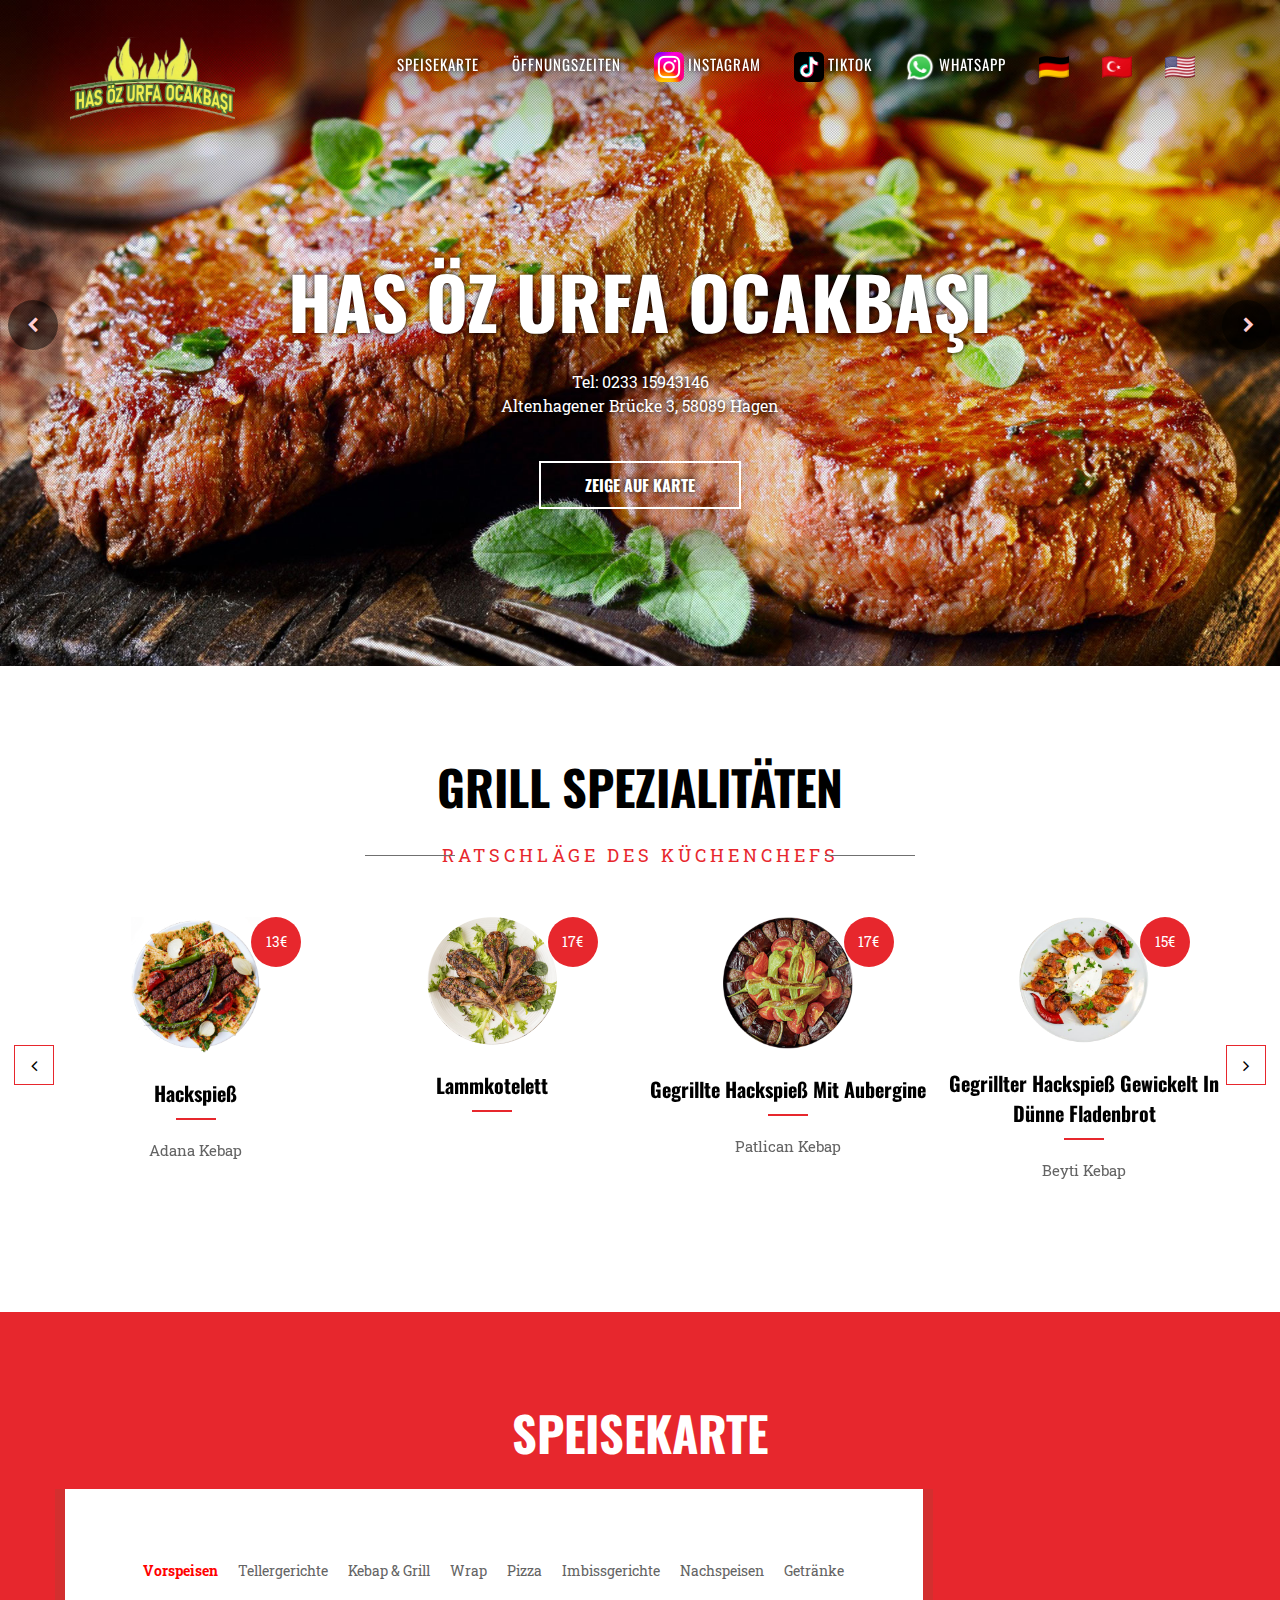
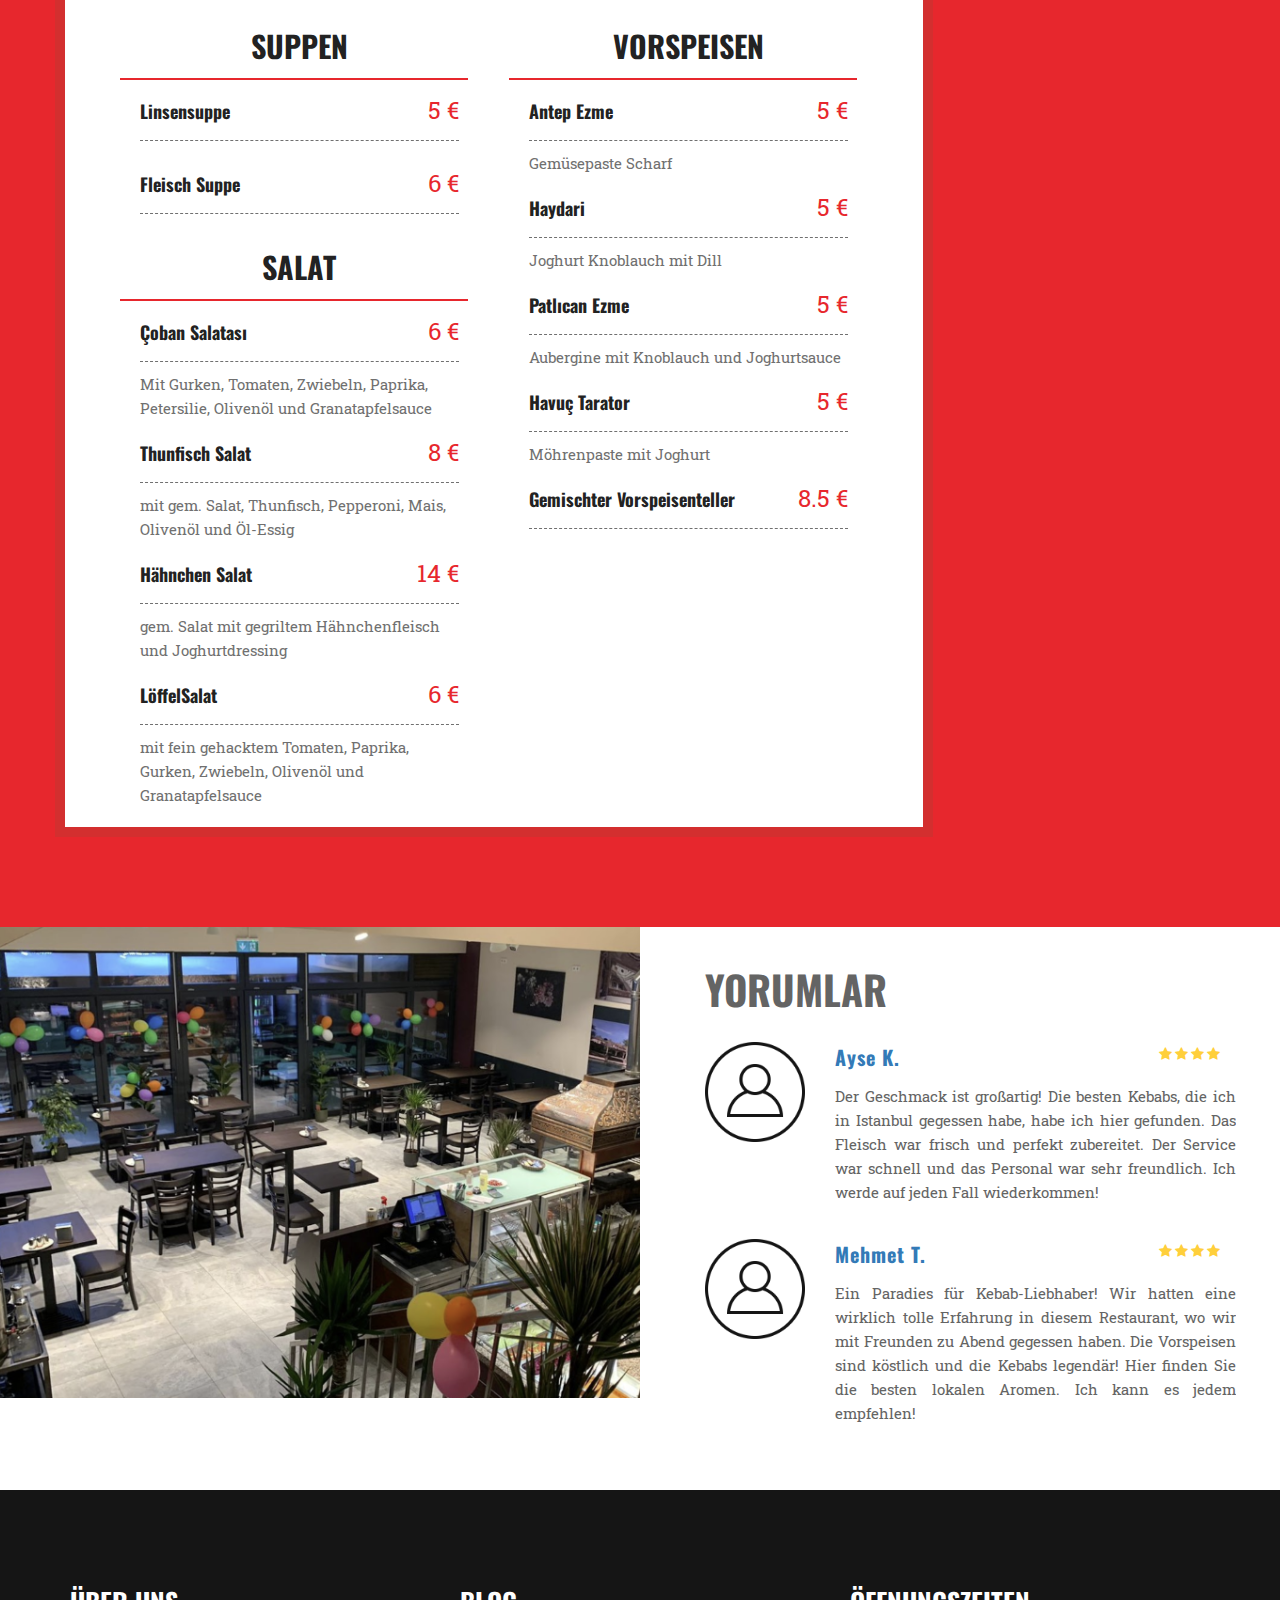
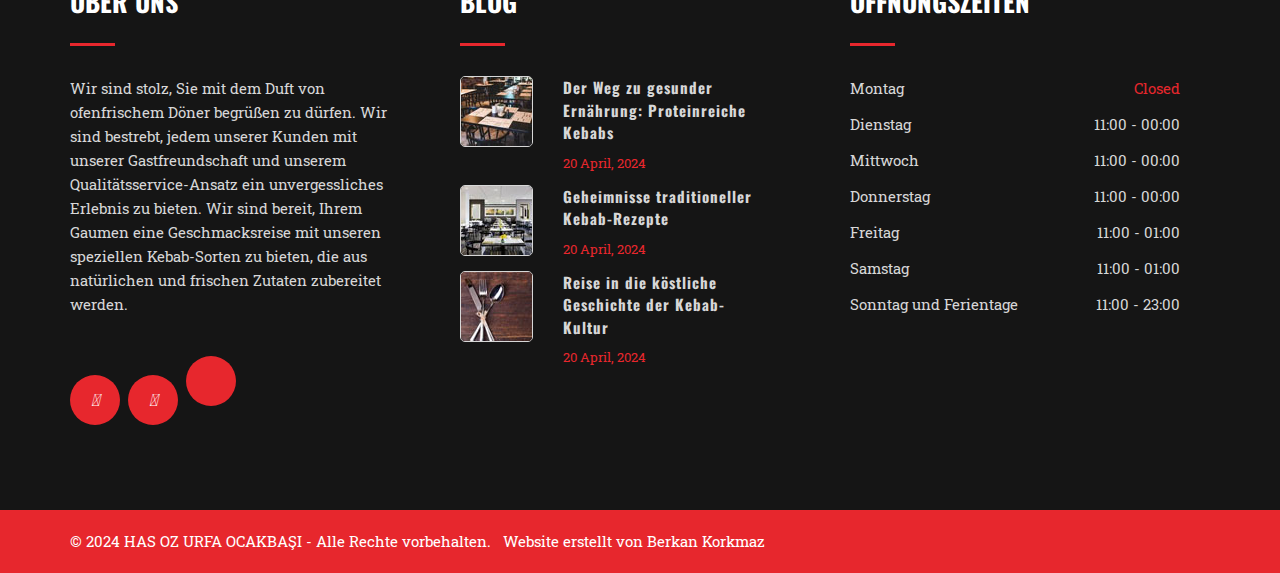
==== commit 647916b9: "fixes" ====
--- a/index.html
+++ b/index.html
@@ -253,9 +253,9 @@
                         <h2 class="title">SPEISEKARTE</h2>
                             <div class="tasty-menu-inner col-md-9 col-sm-12">
                                 <ul id="menucategories">
-                                    <li target="vorspeisen">vorspeisen</li>
+                                    <li target="vorspeisen">Vorspeisen</li>
                                     <li target="tellergerichte">Tellergerichte</li>
-                                    <li target="kebap">Kebap & GRILL</li>
+                                    <li target="kebap">Kebap & Grill</li>
                                     <li target="durum">Wrap</li>
                                     <li target="pizza">Pizza</li>
                                     <li target="imbiss">Imbissgerichte</li>
@@ -1030,7 +1030,7 @@
                                             <li>
                                                 <div class="media">
                                                     <div class="media-body">
-                                                        <h4><a href="#">Cola, Cola Zero, Cola Light,<br/> Fanta, Sprite, Mezzomix, Uludag, Salgam </a></h4>
+                                                        <h4><a href="#">Cola, Cola Zero, Cola Light,<br/> Fanta, Sprite, Mezzomix, Uludag</a></h4>
                                                         <p> 0.33l </p>  
                                                         <span>2.50 €</span>
                                                     </div>
@@ -1228,7 +1228,7 @@
                             </div>
                             <div class="col-lg-4 col-md-4 col-sm-4 col-xs-12">
                                 <div class="footer-box">
-                                    <h3 class="title-bar-footer">BLOG/h3>
+                                    <h3 class="title-bar-footer">BLOG</h3>
                                     <div class="footer-blog-post">
                                         <div class="media">
                                             <a href="#" class="pull-left">
@@ -1284,7 +1284,7 @@
                 </div>
                 <div class="footer-area-bottom">
                     <div class="container">
-                        <p>&copy; 2024 HAS OZ URFA OCAKBAŞI - Alle Rechte vorbehalten. &nbsp; Website hergestellt von <a href="mailto:korkmazberkhan@gmail.com">Berkan Korkmaz</a> </p>
+                        <p>&copy; 2024 HAS OZ URFA OCAKBAŞI - Alle Rechte vorbehalten. &nbsp; Website erstellt von <a href="mailto:korkmazberkhan@gmail.com">Berkan Korkmaz</a> </p>
                     </div>
                 </div>
             </footer>
--- a/style.css
+++ b/style.css
@@ -2608,7 +2608,7 @@
 }
 @media only screen and (max-width: 480px) {
   .tasty-menu-area .tasty-menu-inner ul li .media {
-    text-align: center;
+    text-align: left;
     position: relative;
   }
 }
@@ -5740,6 +5740,7 @@
 .special-dish-area .special-dish-box {
   position: relative;
   text-align: center;
+  display: block;
 }
 @media only screen and (max-width: 480px) {
   .special-dish-area .special-dish-box {
@@ -5761,7 +5762,7 @@
 @media only screen and (max-width: 767px) {
   .special-dish-area .special-dish-box span {
     right: 0;
-    left: 0;
+    left: 135px;
     top: 0;
     margin: 0 auto;
   }
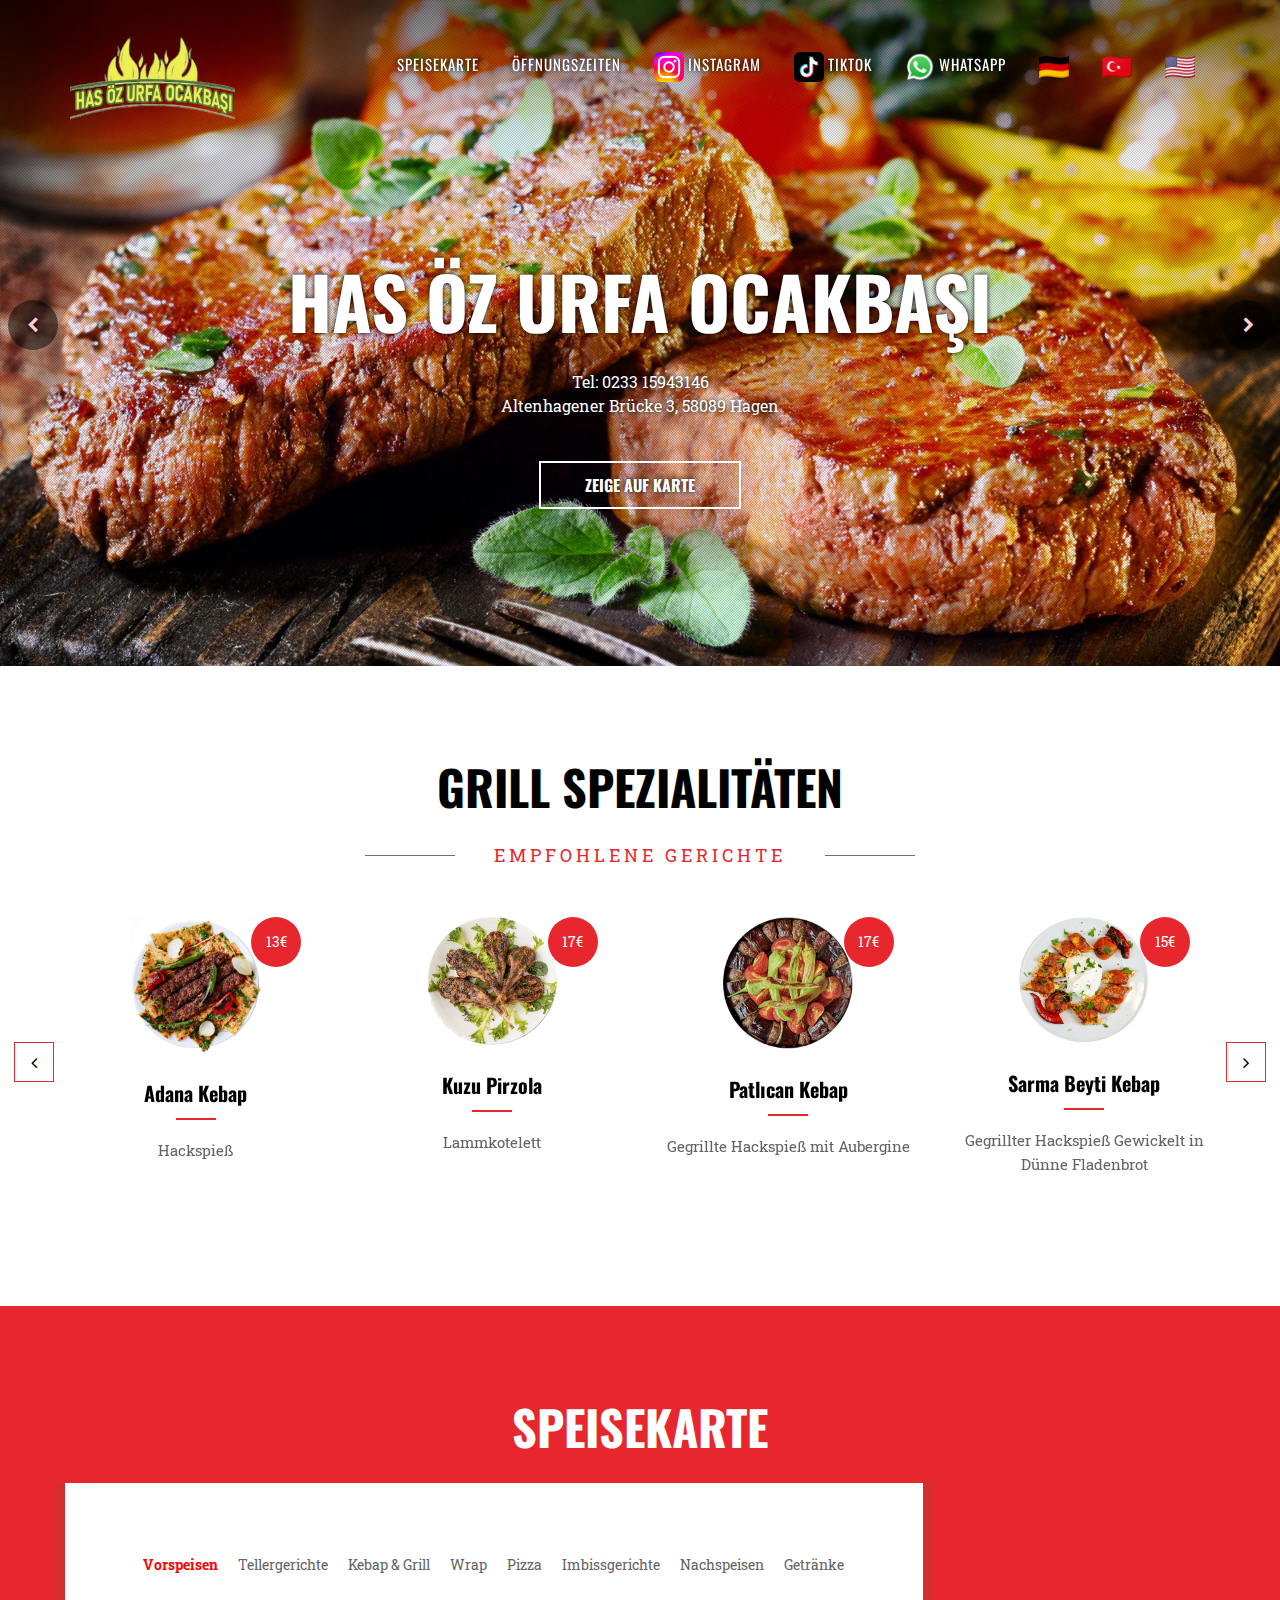
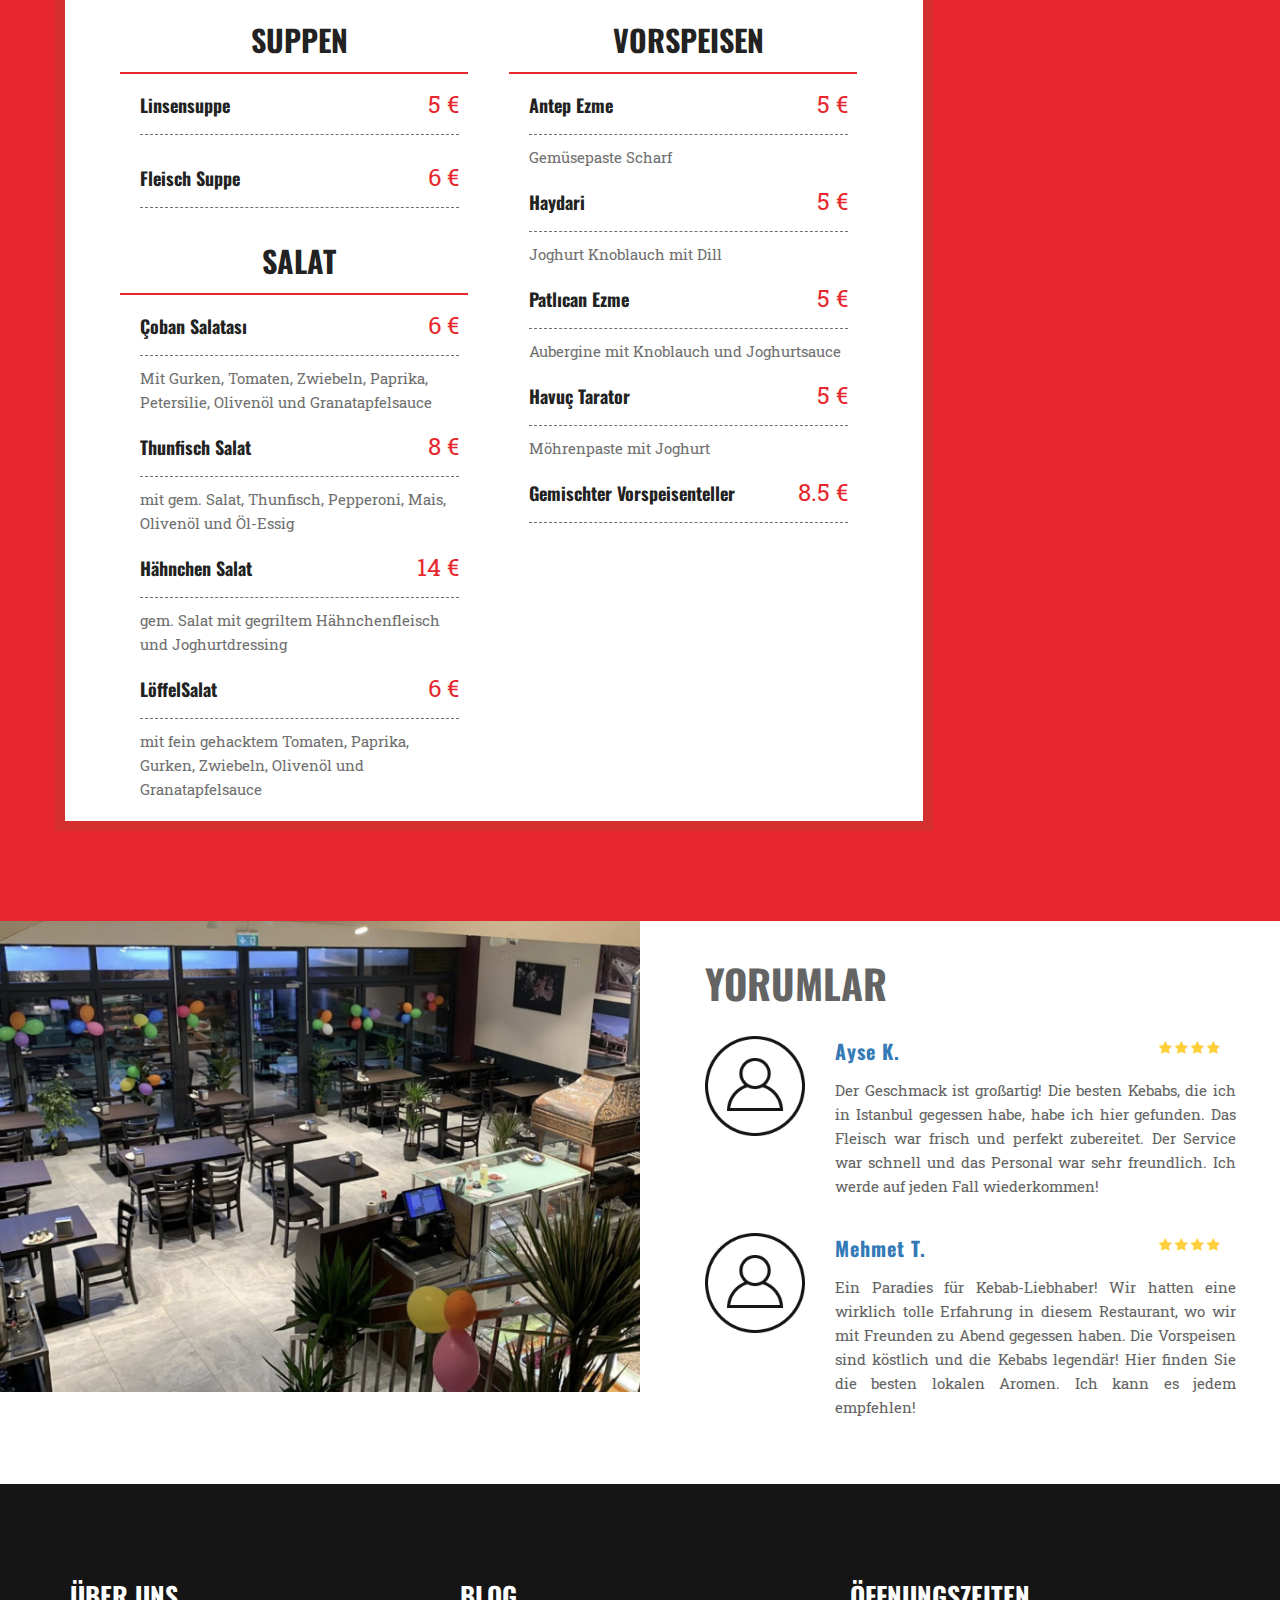
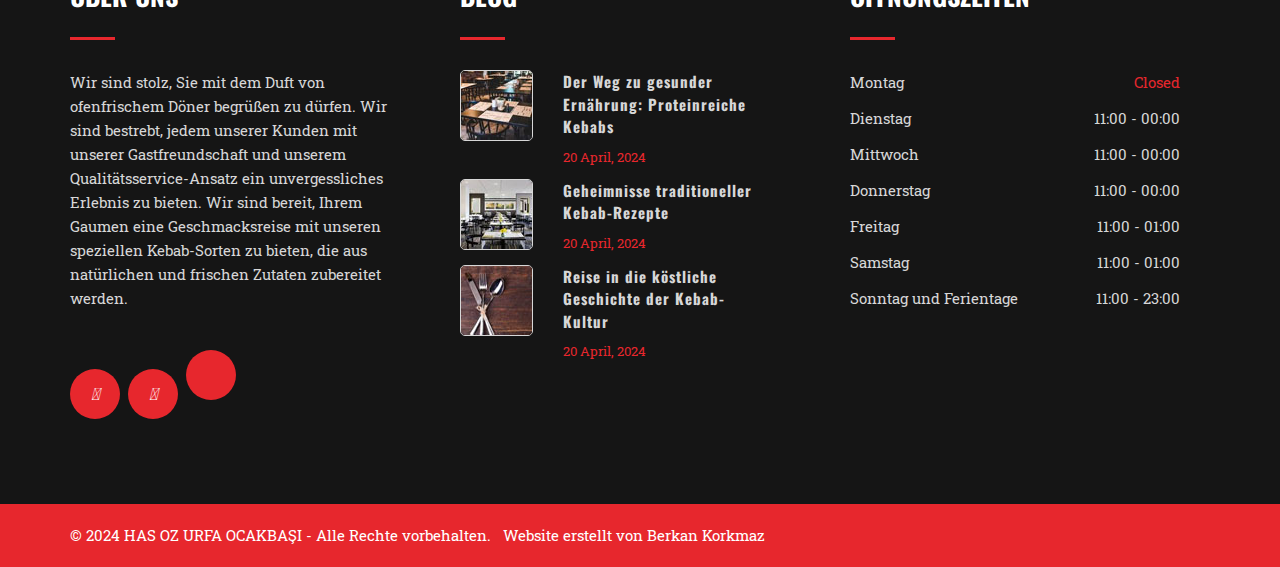
==== commit ea2a6eae: "fixes" ====
--- a/index.html
+++ b/index.html
@@ -191,7 +191,7 @@
             <div class="special-dish-area">
                 <div class="container">
                     <h2 class="title">Grill Spezialitäten</h2>
-                    <span class="subtitle-color">Ratschläge des Küchenchefs</span>
+                    <span class="subtitle-color">Empfohlene Gerichte</span>
                     <div class="row">
                         <div class="rc-carousel"
                             data-loop="true"
@@ -218,26 +218,26 @@
                             <div class="special-dish-box">
                                 <span>13€</span>
                                 <a href="#"><img class="img-responsive" src="img/dish/adana.png" alt="dish"></a>
-                                <h3 class="title-small title-bar-small-center"><a href="#">Hackspieß</a></h3>
-                                <p><p>Adana Kebap</p></p>
+                                <h3 class="title-small title-bar-small-center"><a href="#">Adana Kebap</a></h3>
+                                <p><p>Hackspieß</p></p>
                             </div>
                             <div class="special-dish-box">
                                 <span>17€</span>
                                 <a href="#"><img class="img-responsive" src="img/dish/kuzupirzola.png" alt="dish"></a>
-                                <h3 class="title-small title-bar-small-center"><a href="#">Lammkotelett</a></h3>
-                                <p><p></p></p>
+                                <h3 class="title-small title-bar-small-center"><a href="#">Kuzu Pirzola</a></h3>
+                                <p><p>Lammkotelett</p></p>
                             </div>
                             <div class="special-dish-box">
                                 <span>17€</span>
                                 <a href="#"><img class="img-responsive" src="img/dish/patlican.png" alt="dish"></a>
-                                <h3 class="title-small title-bar-small-center"><a href="#">Gegrillte Hackspieß mit Aubergine</a></h3>
-                                <p><p>Patlican Kebap</p></p>
+                                <h3 class="title-small title-bar-small-center"><a href="#">Patlıcan Kebap</a></h3>
+                                <p><p>Gegrillte Hackspieß mit Aubergine</p></p>
                             </div>
                             <div class="special-dish-box">
                                 <span>15€</span>
                                 <a href="#"><img class="img-responsive" src="img/dish/beyti.png" alt="dish"></a>
-                                <h3 class="title-small title-bar-small-center"><a href="#">Gegrillter Hackspieß Gewickelt in Dünne Fladenbrot</a></h3>
-                                <p><p>Beyti Kebap</p></p>
+                                <h3 class="title-small title-bar-small-center"><a href="#">Sarma Beyti Kebap</a></h3>
+                                <p><p>Gegrillter Hackspieß Gewickelt in Dünne Fladenbrot</p></p>
                             </div>
                         </div>
                     </div>
